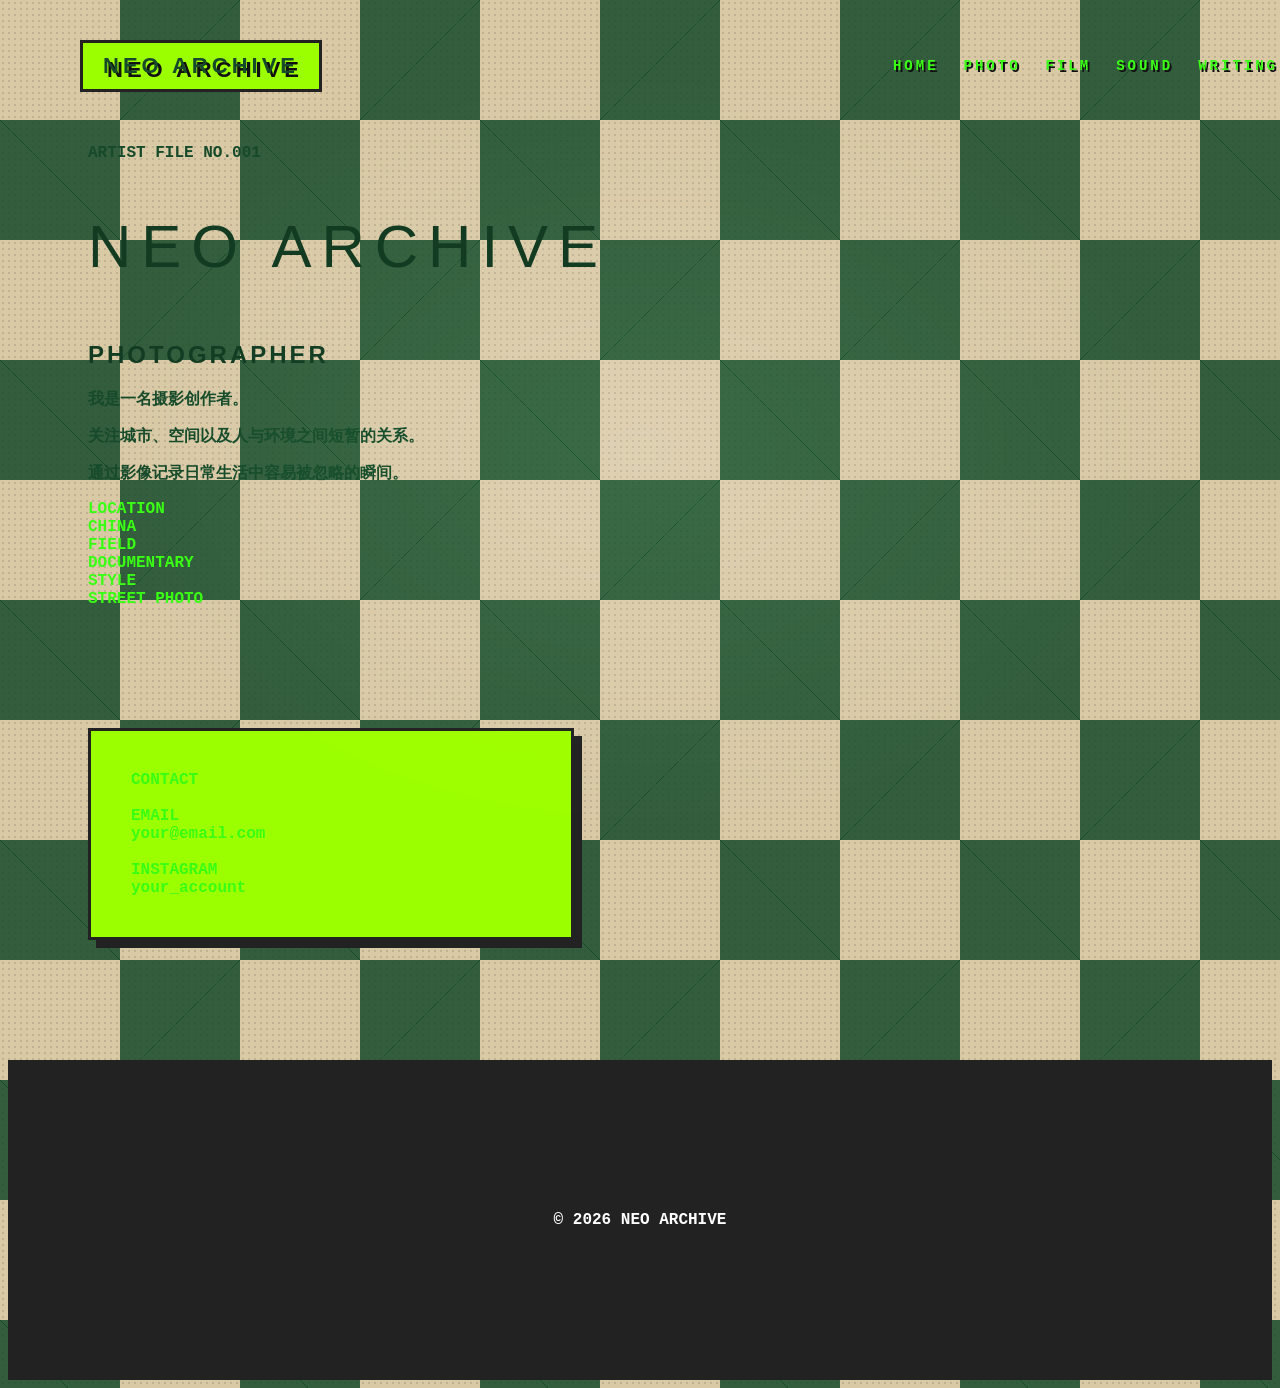
==== about.html @ 203f66b9 "Add files via upload" ====
<!DOCTYPE html>
<html>

<head>

<title>About — NEO ARCHIVE</title>

<link rel="stylesheet" href="style.css">

</head><meta name="description" content="NEO ARCHIVE is a photography portfolio focusing on urban observation, documentary photography and visual storytelling.">


<body>


<header class="site-header">

<div class="logo">
<a href="index.html">NEO ARCHIVE</a>
</div>


<nav>

<a href="index.html">HOME</a>

<a href="photo.html">PHOTO</a>

<a href="film.html">FILM</a>

<a href="sound.html">SOUND</a>

<a href="writing.html">WRITING</a>

<a href="about.html">ABOUT</a>

</nav>


</header>



<section class="about-page">


<div class="artist-file">


<p class="file-number">

ARTIST FILE NO.001

</p>



<h1>

NEO ARCHIVE

</h1>



<h2>

PHOTOGRAPHER

</h2>



<div class="bio">


<p>

我是一名摄影创作者。

</p>


<p>

关注城市、空间以及人与环境之间短暂的关系。

</p>


<p>

通过影像记录日常生活中容易被忽略的瞬间。

</p>


</div>




<div class="details">


<div>

LOCATION

<br>

CHINA

</div>



<div>

FIELD

<br>

DOCUMENTARY

</div>



<div>

STYLE

<br>

STREET PHOTO

</div>


</div>




<div class="contact">


CONTACT


<br><br>


EMAIL

<br>

your@email.com


<br><br>


INSTAGRAM

<br>

your_account


</div>



</div>


</section>



<footer>

© 2026 NEO ARCHIVE

</footer>


</body>


</html>
---- style.css ----
body {

font-family:
"Helvetica Neue",
"PingFang SC",
Arial,
sans-serif;

background:#e9e5dc；

color:#4a463f;

}

font-family:
"Helvetica Neue",
"PingFang SC",
Arial,
sans-serif;

background:#fafafa;

color:#111;

}*{

margin:0;

padding:0;

box-sizing:border-box;

}


body{body {

font-family:
"Helvetica Neue",
"PingFang SC",
Arial,
sans-serif;

background:#f7f7f5;

color:#111;

}

background:

linear-gradient(
45deg,
#111 25%,
transparent 25%
),

linear-gradient(
-45deg,
#111 25%,
transparent 25%
),

linear-gradient(
45deg,
transparent 75%,
#111 75%
),

linear-gradient(
-45deg,
transparent 75%,
#111 75%
);


background-size:80px 80px;

background-position:
0 0,
0 40px,
40px -40px,
-40px 0;


background-color:#f5f0df;


color:#222;


font-family:

"Courier New",
"Microsoft YaHei",
monospace;


}


/* 顶部导航 */

header{


position:fixed;

top:0;

left:0;

width:100%;


padding:30px 50px;


display:flex;

justify-content:space-between;


z-index:10;


}



.logo{


background:#9cff00;

padding:10px 20px;

border:3px solid #222;


font-weight:bold;

}


nav{


display:flex;

gap:25px;


}



nav a {

text-decoration:none;

color:#111;

font-size:14px;

letter-spacing:3px;

}


background:#ff9fc8;


padding:8px 15px;


border:2px solid #222;


color:#222;

text-decoration:none;


}



/* 首页 */

.hero{


height:100vh;


display:flex;

flex-direction:column;

justify-content:center;

align-items:center;


}



.logo-big{


font-size:90px;


font-weight:900;


line-height:0.8;


color:#8bd000;


text-shadow:

4px 4px #222;


text-align:center;


animation:float 3s infinite;


}



.hero p{


margin-top:40px;


background:#fff;

padding:15px 30px;


border:3px solid #222;


}





/* 通用区域 */


section{


padding:120px 8%;


}



h1{


font-size:50px;


margin-bottom:60px;


color:#ff4f9a;


}





/* 卡片 */


.card{


background:#fff8dc;


border:3px solid #222;


padding:40px;


box-shadow:

10px 10px 0 #222;


}




/* 图片 */


.gallery{


display:grid;

grid-template-columns:

repeat(3,1fr);


gap:40px;


}



.gallery img{


width:100%;


border:8px solid white;


box-shadow:

5px 5px 0 #222;


transition:0.8s;


}



.gallery img:hover{


transform:

rotate(-3deg)
scale(1.05);


}





#video img{


width:400px;


border:5px solid #222;


}





.music-box{


background:#9cff00;


padding:40px;


border:4px solid #222;


width:300px;


font-size:20px;


}




footer{


padding:60px;

text-align:center;


background:#222;

color:white;


}





@keyframes float{


0%,100%{

transform:translateY(0);

}


50%{

transform:translateY(-20px);

}


}




@media(max-width:768px){


.logo-big{

font-size:50px;

}


.gallery{

grid-template-columns:1fr;

}


nav{

display:none;

}


}/* ===== 新首页布局优化 ===== */


.home{

height:100vh;

display:flex;

flex-direction:column;

justify-content:center;

align-items:center;

text-align:center;

}





.logo-big{


font-size:120px;

font-weight:900;

line-height:0.85;


color:#8bd000;


text-shadow:

8px 8px 0 #222;


letter-spacing:-5px;


animation:float 3s infinite;


}





.subtitle{


margin-top:40px;


background:#fff8dc;


padding:20px 50px;


border:3px solid #222;


box-shadow:

8px 8px 0 #222;


font-size:20px;


line-height:2;


}





.menu{


margin-top:50px;


display:flex;


gap:25px;


flex-wrap:wrap;


justify-content:center;


}




.menu a{


text-decoration:none;


color:#222;


background:#ff9fc8;


padding:15px 30px;


border:

3px solid #222;


font-size:18px;


box-shadow:

5px 5px 0 #222;


transition:.3s;


}




.menu a:hover{


transform:

translateY(-8px);


background:#9cff00;


}





@keyframes float{


0%,100%{


transform:translateY(0);


}



50%{


transform:translateY(-15px);


}


}




footer{


height:200px;


display:flex;


justify-content:center;


align-items:center;


}
/* ABOUT PAGE */


.about{


min-height:100vh;

padding-top:180px;


}



.about-card{


max-width:700px;


background:#fff8dc;


border:3px solid #222;


padding:60px;


box-shadow:

12px 12px 0 #222;


font-size:20px;


line-height:2;


}



.about-card h2{


font-size:40px;


margin-bottom:20px;


}



.contact{


margin-top:80px;


background:#9cff00;


padding:40px;


border:3px solid #222;


max-width:400px;


box-shadow:

8px 8px 0 #222;


}


.contact h2{


margin-bottom:30px;


}/* PHOTO PAGE */


.photo-page{


padding-top:180px;


}



.photo-page h1{


font-size:60px;


}



.photo-page h2{


font-size:80px;


font-weight:900;


margin-top:50px;


}



.meta{


margin-top:30px;


font-size:20px;


}



.description{


max-width:700px;


margin:

100px auto;


font-size:22px;


line-height:2;


}




.photo-book{


display:flex;


flex-direction:column;


gap:120px;


}




.photo-book img{


width:85%;


margin:auto;


border:

10px solid #fff;


box-shadow:

10px 10px 0 #222;


transition:1s;


}



.photo-book img:hover{


transform:

scale(1.03);


}





.camera-info{


margin:

150px auto;


max-width:500px;


background:#9cff00;


padding:40px;


border:

3px solid #222;


box-shadow:

8px 8px 0 #222;


}.back-home {
    position: relative;
    z-index: 9999;
    display: inline-block;
    margin: 30px;
    color: #111;
    text-decoration: none;
}.hero {
    min-height: 90vh;
    display: flex;
    flex-direction: column;
    justify-content: center;
    padding: 80px;
}


.hero h1 {
    font-size: 80px;
    font-weight: 400;
    letter-spacing: 8px;
}


.hero p {
    margin-top: 20px;
    font-size: 18px;
    color: #666;
}


.hero a {
    margin-top: 50px;
    width: fit-content;
    text-decoration: none;
    color: #111;
    border-bottom: 1px solid #111;
    padding-bottom: 8px;
}.photo-page {
    padding: 120px 80px;
}


.photo-page h1 {
    font-size: 60px;
    font-weight: 300;
    letter-spacing: 10px;
}


.photo-page h2 {
    margin-top: 30px;
    font-size: 28px;
    font-weight: 400;
}


.meta {
    margin-top: 20px;
    color: #777;
    line-height: 2;
}


.description {
    max-width: 500px;
    margin: 80px 0;
    line-height: 2;
    font-size: 16px;
}.photo-book {

    display:flex;

    flex-direction:column;

    gap:120px;

}


.photo-book img {

    width:100%;

    max-width:1100px;

    margin:auto;

    display:block;

}.photo-book img {

    opacity:0;

    transform:translateY(40px);

    animation:fadeUp 1s ease forwards;

}


.photo-book img:nth-child(2){

animation-delay:.3s;

}


.photo-book img:nth-child(3){

animation-delay:.6s;

}



@keyframes fadeUp {


from {

opacity:0;

transform:translateY(40px);

}


to {

opacity:1;

transform:translateY(0);

}

}.lightbox {

position:fixed;

top:0;

left:0;

width:100%;

height:100%;

background:rgba(0,0,0,0.85);

display:none;

justify-content:center;

align-items:center;

z-index:9999;

}


.lightbox img {

max-width:90%;

max-height:90%;

}



.lightbox.active {

display:flex;

}


.gallery-img {

cursor:pointer;

}.about-page {

padding:120px 80px;

max-width:900px;

}


.about-page h1 {

font-size:60px;

font-weight:300;

letter-spacing:10px;

}



.about-content {

margin-top:80px;

}



.about-content h2 {

font-size:30px;

font-weight:400;

margin-bottom:50px;

}



.about-content p {

font-size:18px;

line-height:2;

margin-bottom:30px;

color:#333;

}



.contact {

margin-top:120px;

}



.contact h3 {

letter-spacing:5px;

font-weight:400;

}



.contact p {

line-height:2;

color:#555;

}.site-header {

display:flex;

justify-content:space-between;

align-items:center;

padding:40px 80px;

}



.logo a {

text-decoration:none;

color:#111;

font-size:22px;

letter-spacing:4px;

}

text-decoration:none;

color:#111;

font-size:22px;

letter-spacing:4px;

}



nav {

display:flex;

gap:40px;

}



nav a {

text-decoration:none;

color:#111;

font-size:14px;

letter-spacing:3px;

}

text-decoration:none;

color:#333;

font-size:14px;

letter-spacing:3px;

}



nav a:hover {

opacity:.5;

}/* Mobile Responsive */

@media (max-width: 768px) {


.site-header {

    padding:25px 20px;

    flex-direction:column;

    gap:25px;

}



.logo a {

    font-size:18px;

}



nav {

    gap:20px;

}



nav a {

    font-size:12px;

}



.hero {

    padding:40px 20px;

}



.hero h1 {

    font-size:45px;

    letter-spacing:5px;

}



.photo-page {

    padding:60px 20px;

}



.photo-page h1 {

    font-size:40px;

}



.photo-book {

    gap:60px;

}



.photo-book img {

    width:100%;

}



.about-page {

    padding:60px 20px;

}



.about-page h1 {

    font-size:40px;

}



.about-content h2 {

    font-size:24px;

}



.about-content p {

    font-size:16px;

}


.contact {

    margin-top:60px;

}


}img {

max-width:100%;

height:auto;

}/* Page Fade In */

body {

animation: pageFade 1s ease;

}


@keyframes pageFade {

from {

opacity:0;

}

to {

opacity:1;

}

}/* Title Animation */


.hero h1,
.photo-page h1,
.about-page h1 {

animation:titleMove 1s ease forwards;

}


@keyframes titleMove {


from {

opacity:0;

transform:translateY(30px);

}


to {

opacity:1;

transform:translateY(0);

}


}.site-header {

animation:navShow 1s ease;

}


@keyframes navShow {

from {

opacity:0;

transform:translateY(-20px);

}


to {

opacity:1;

transform:translateY(0);

}


}/* Photo Animation */

.photo-book img {

    opacity:0;

    transform:translateY(40px);

    animation:photoShow 1s ease forwards;

}


.photo-book img:nth-child(1){

    animation-delay:.2s;

}


.photo-book img:nth-child(2){

    animation-delay:.5s;

}


.photo-book img:nth-child(3){

    animation-delay:.8s;

}


@keyframes photoShow {

    from {

        opacity:0;

        transform:translateY(40px);

    }


    to {

        opacity:1;

        transform:translateY(0);

    }

}h1,
h2,
h3,
p {

color:#111;

}h1,
h2,
h3 {

color:#3f3a33;

}
/* ===== Neon Green Typography Style ===== */


body {

    color:#39ff14;

    font-family:
    "Comic Sans MS",
    "Arial Rounded MT Bold",
    "Courier New",
    sans-serif;

    font-weight:900;

}



/* 所有文字 */

p,
span,
div,
a,
li {

    color:#39ff14;

    font-weight:900;

}



/* 标题 */

h1,
h2,
h3 {

    color:#39ff14;

    font-family:
    "Comic Sans MS",
    "Arial Rounded MT Bold",
    sans-serif;

    font-weight:900;

    letter-spacing:3px;


    text-shadow:

    3px 3px 0 #111;

}



/* Logo */


.logo a {


    color:#39ff14;

    font-family:

    "Comic Sans MS",
    sans-serif;


    font-weight:900;


    text-shadow:

    4px 4px 0 #111;


}



/* 导航 */


nav a {


    color:#39ff14;


    font-weight:900;


    text-shadow:

    2px 2px 0 #111;


}



/* 首页大标题 */


.logo-big {


    color:#39ff14;


    font-family:

    "Arial Rounded MT Bold",
    "Comic Sans MS",
    sans-serif;


    font-weight:900;


    text-shadow:


    6px 6px 0 #111;



}NEO ARCHIVE

(荧光绿粗字体)

PHOTO

ABOUT

WORKS.neo-font {


font-family:

"Arial Black",
"Impact",
sans-serif;


font-weight:900;


color:#39ff14;


letter-spacing:8px;


-webkit-text-stroke:

2px #111;


text-shadow:

6px 6px 0 #111;


transform:

rotate(-2deg);


}.logo-big{


font-family:

"Arial Black",
sans-serif;


font-size:120px;


font-weight:900;


color:#39ff14;


-webkit-text-stroke:

3px #111;


text-shadow:

8px 8px 0 #111;


letter-spacing:-5px;


transform:

rotate(-3deg);


}.archive-code{


font-family:

"Courier New",
monospace;


font-size:14px;


letter-spacing:4px;


color:#39ff14;


margin-top:40px;


}/* ===== Dark Green Typography ===== */


body,
p,
span,
a,
li {

color:#164A2A;

font-weight:800;

}



h1,
h2,
h3 {

color:#123B22;

font-weight:900;

text-shadow:none;

}



.logo a {

color:#164A2A;

font-weight:900;

}body {


background-color:#D9C9A5;


/* 大型复古棋盘 */

background-image:


linear-gradient(
45deg,
rgba(22,74,42,.85) 25%,
transparent 25%
),


linear-gradient(
-45deg,
rgba(22,74,42,.85) 25%,
transparent 25%
),


linear-gradient(
45deg,
transparent 75%,
rgba(22,74,42,.85) 75%
),


linear-gradient(
-45deg,
transparent 75%,
rgba(22,74,42,.85) 75%
),


/* 织物颗粒 */

radial-gradient(
rgba(0,0,0,.12) 1px,
transparent 1px
);



background-size:


240px 240px,
240px 240px,
240px 240px,
240px 240px,
6px 6px;



background-position:


0 0,
0 120px,
120px -120px,
-120px 0,
0 0;



}body::before{


content:"";


position:fixed;


inset:0;


pointer-events:none;



background:

radial-gradient(
rgba(255,255,255,.15),
transparent 60%
);



mix-blend-mode:overlay;


}.logo-big,
.photo-page h1 {


background:#FDF5E6;


padding:20px 40px;


display:inline-block;


}.photo-book img {


width:80%;

margin:auto;


background:#FDF5E6;


padding:20px;


border:2px solid #164A2A;


box-shadow:

8px 12px 20px rgba(0,0,0,.25);


transition:.5s;


}.photo-book img:nth-child(odd){

transform:rotate(-3deg);

}



.photo-book img:nth-child(even){

transform:rotate(3deg);

}



.photo-book img:hover{


transform:

rotate(0deg)
scale(1.05);


}.photo-book{


position:relative;

}



.photo-book img{


position:relative;

}/* =====================
HOME COVER DESIGN
===================== */


.home {


min-height:100vh;


display:flex;


justify-content:center;


align-items:center;


}



.cover {


text-align:center;


position:relative;


}



.logo-big {


font-family:

"Playfair Display",
serif;


font-size:120px;


line-height:.85;


letter-spacing:5px;


color:#164A2A;


font-weight:900;



}



.archive-title {


margin-top:50px;


font-size:20px;


letter-spacing:8px;


color:#164A2A;


}



.enter {


display:inline-block;


margin-top:60px;


padding:18px 45px;


border:

3px solid #164A2A;


color:#164A2A;


text-decoration:none;


font-weight:900;


letter-spacing:4px;


background:#FDF5E6;


transition:.3s;


}



.enter:hover {


background:#164A2A;


color:#FDF5E6;


}



.info {


position:absolute;


right:-180px;


bottom:0;


font-family:

"Courier New",
monospace;


font-size:14px;


line-height:2;


color:#164A2A;


}/* ======================
ARCHIVE LABEL ELEMENTS
====================== */


.archive-label {


position:absolute;


background:#FDF5E6;


border:

2px solid #164A2A;


padding:15px 25px;


font-family:

"Courier New",
monospace;


font-size:14px;


font-weight:bold;


letter-spacing:3px;


color:#164A2A;


box-shadow:

5px 6px 0 rgba(0,0,0,.15);


}



/* 顶部标签 */


.top-label{


top:-100px;


right:-100px;


transform:rotate(8deg);


}



/* 左侧标签 */


.left-label{


left:-180px;


bottom:80px;


transform:rotate(-8deg);


}



/* 胶带 */


.tape{


position:absolute;


width:120px;


height:35px;


background:#E6B85C;


opacity:.8;


top:-40px;


left:40%;


transform:

rotate(-5deg);


}.archive-label:hover{


transform:

rotate(0deg)
scale(1.05);


transition:.3s;


}/* ===== Creator Identity ===== */


.creator-role {


margin-top:50px;


font-size:32px;


letter-spacing:12px;


font-weight:900;


color:#164A2A;


}



.creator-fields {


position:absolute;


right:-180px;


top:50%;


font-family:

"Courier New",
monospace;


font-size:16px;


line-height:2.2;


letter-spacing:5px;


color:#164A2A;


border-left:

2px solid #164A2A;


padding-left:30px;


}/* =================
FILM PAGE
================= */


.film-page{


padding:140px 80px;


}



.film-page h1{


font-size:80px;


color:#164A2A;


margin:40px 0;


}



.film-project{


max-width:900px;


}



.film-project h2{


font-size:45px;


margin-bottom:30px;


}



.video-box{


margin:60px 0;


background:#111;


padding:20px;


box-shadow:

10px 10px 0 rgba(22,74,42,.3);


}



.video-box video{.video-box img {


width:100%;


display:block;


cursor:pointer;


transition:.5s;


}



.video-box img:hover {


transform:scale(1.03);


}


width:100%;


display:block;


}



.film-info{


background:#FDF5E6;


border:

2px solid #164A2A;


padding:35px;


font-family:

"Courier New",
monospace;


line-height:2;


}.film-title{

margin-bottom:30px;

}


.film-title h2{

font-size:45px;

color:#164A2A;

}


.film-title p{


font-family:"Courier New",monospace;


letter-spacing:3px;


color:#164A2A;


}/* =======================
SOUND ARCHIVE
======================= */


.sound-page{


padding:140px 80px;


}



.sound-page h1{


font-size:80px;


color:#164A2A;


margin:40px 0;


}



.sound-intro{


max-width:600px;


font-size:18px;


line-height:2;


margin-bottom:80px;


}



.music-card{


background:#FDF5E6;


border:

2px solid #164A2A;


padding:40px;


margin-bottom:50px;


max-width:600px;


box-shadow:

8px 8px 0 rgba(22,74,42,.25);


}



.music-card h2{


font-size:30px;


margin-bottom:30px;


}



.music-card p{


font-family:

"Courier New",
monospace;


line-height:2;


}/* =====================
WRITING ARCHIVE
===================== */


.writing-page{


padding:140px 80px;


}



.writing-page h1{


font-size:80px;


color:#164A2A;


margin:40px 0;


}




.writing-intro{


max-width:600px;


font-size:20px;


line-height:2;


margin-bottom:80px;


}





.note-paper{


max-width:650px;


background:#FDF5E6;


padding:45px;


margin-bottom:50px;


border-left:

8px solid #164A2A;


box-shadow:

8px 10px 20px rgba(0,0,0,.15);


}



.note-paper h2{


font-size:30px;


margin-bottom:30px;


}



.note-paper p{


font-family:

"Courier New",
monospace;


line-height:2;


margin-bottom:20px;


}/* =====================
ARCHIVE MENU
===================== */


.archive-menu{


margin-top:70px;


display:flex;


flex-direction:column;


gap:20px;


}



.archive-menu a{


width:300px;


padding:18px 25px;


border:

2px solid #164A2A;


color:#164A2A;


text-decoration:none;


font-family:

"Courier New",
monospace;


font-size:18px;


letter-spacing:5px;


transition:.4s;


}



.archive-menu span{


margin-right:30px;


color:#C63C3C;


font-weight:bold;


}



.archive-menu a:hover{


background:#164A2A;


color:#FDF5E6;


transform:

translateX(15px);


}/* Loading */


.loader{


position:fixed;


top:0;


left:0;


width:100%;


height:100%;


background:#FDF5E6;


display:flex;


justify-content:center;


align-items:center;


font-size:40px;


letter-spacing:10px;


color:#164A2A;


z-index:99999;


animation:

loaderHide 2s forwards;


}



@keyframes loaderHide{


0%{

opacity:1;

}


80%{

opacity:1;

}


100%{

opacity:0;

visibility:hidden;

}


}
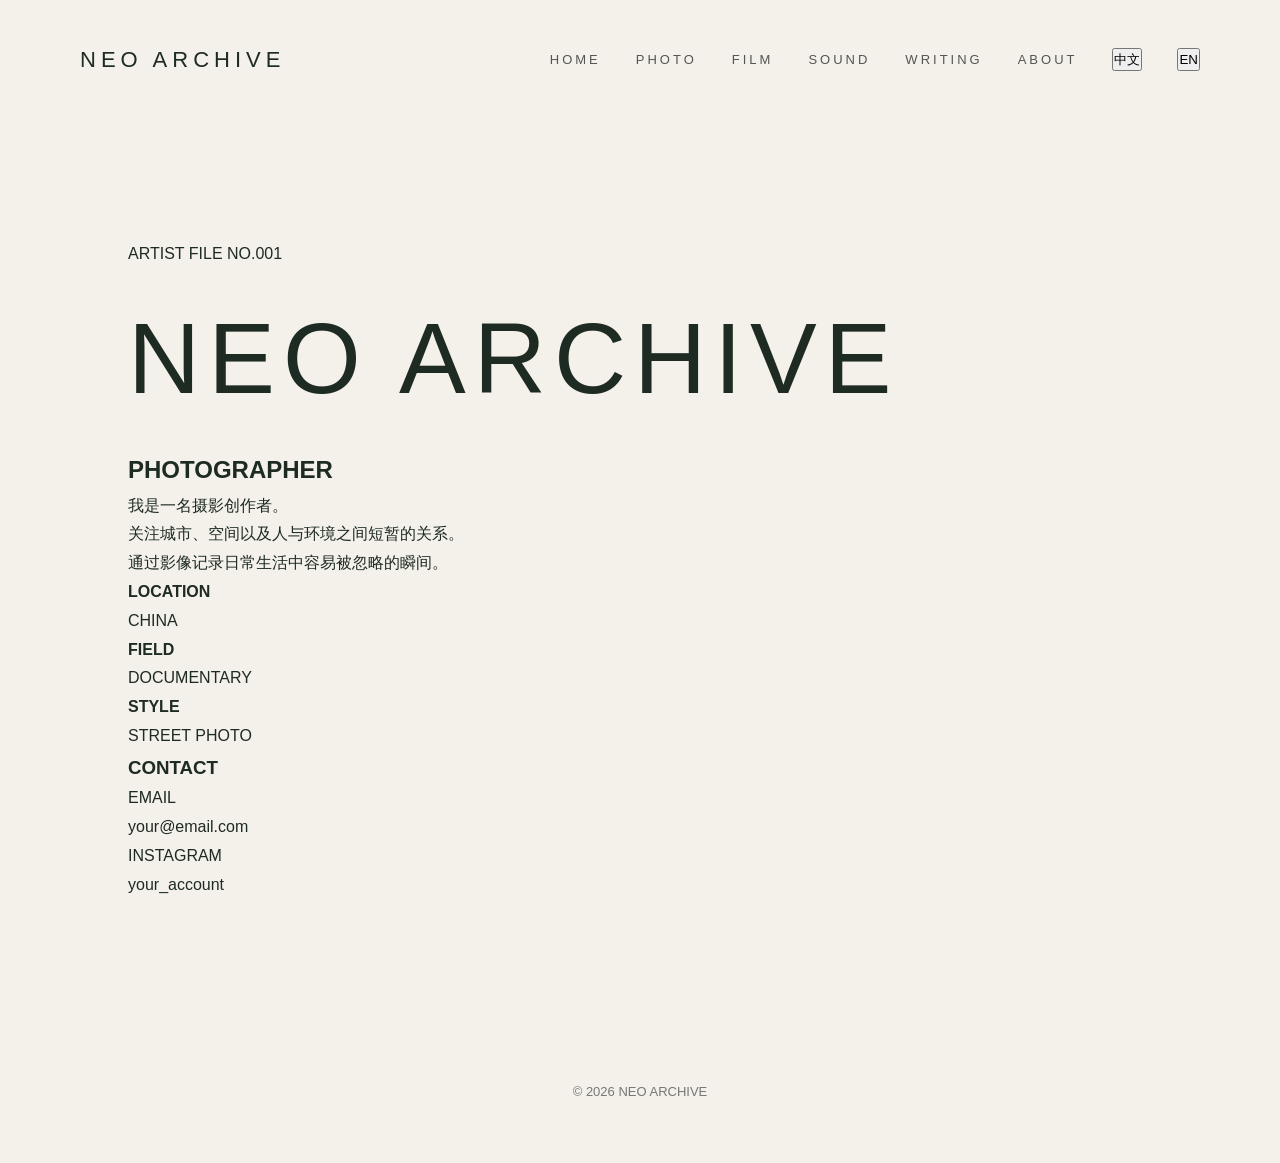
==== commit ba6b884b: "Add files via upload" ====
--- a/about.html
+++ b/about.html
@@ -1,38 +1,108 @@
 <!DOCTYPE html>
-<html>
+
+<html lang="zh-CN">
+
 
 <head>
 
-<title>About — NEO ARCHIVE</title>
+
+<meta charset="UTF-8">
+
+<meta name="viewport" content="width=device-width, initial-scale=1.0">
+
+
+<title>ABOUT - NEO ARCHIVE</title>
+
 
 <link rel="stylesheet" href="style.css">
 
-</head><meta name="description" content="NEO ARCHIVE is a photography portfolio focusing on urban observation, documentary photography and visual storytelling.">
+
+</head>
+
 
 
 <body>
 
 
+
 <header class="site-header">
 
+
 <div class="logo">
-<a href="index.html">NEO ARCHIVE</a>
+
+
+<a href="index.html">
+
+NEO ARCHIVE
+
+</a>
+
+
 </div>
 
 
+
+
 <nav>
 
-<a href="index.html">HOME</a>
-
-<a href="photo.html">PHOTO</a>
-
-<a href="film.html">FILM</a>
-
-<a href="sound.html">SOUND</a>
-
-<a href="writing.html">WRITING</a>
-
-<a href="about.html">ABOUT</a>
+
+<a href="index.html">
+
+HOME
+
+</a>
+
+
+<a href="photo.html">
+
+PHOTO
+
+</a>
+
+
+<a href="film.html">
+
+FILM
+
+</a>
+
+
+<a href="sound.html">
+
+SOUND
+
+</a>
+
+
+<a href="writing.html">
+
+WRITING
+
+</a>
+
+
+<a href="about.html">
+
+ABOUT
+
+</a>
+
+
+
+<button onclick="changeLanguage('zh')">
+
+中文
+
+</button>
+
+
+<button onclick="changeLanguage('en')">
+
+EN
+
+</button>
+
+
 
 </nav>
 
@@ -41,58 +111,130 @@
 
 
 
+
+
+
 <section class="about-page">
 
 
-<div class="artist-file">
-
-
-<p class="file-number">
+<p class="archive-code">
+
 
 ARTIST FILE NO.001
 
-</p>
+
+</p>
+
 
 
 
 <h1>
 
+
 NEO ARCHIVE
 
+
 </h1>
 
 
 
-<h2>
+
+
+<div class="about-content">
+
+
+
+<h2 data-lang="role">
+
 
 PHOTOGRAPHER
 
+
 </h2>
 
 
 
-<div class="bio">
-
-
-<p>
-
-我是一名摄影创作者。
-
-</p>
-
-
-<p>
-
-关注城市、空间以及人与环境之间短暂的关系。
-
-</p>
-
-
-<p>
+
+
+<p data-lang="bio">
+
+
+我是一名摄影创作者。<br>
+
+关注城市、空间以及人与环境之间短暂的关系。<br>
 
 通过影像记录日常生活中容易被忽略的瞬间。
 
-</p>
+
+</p>
+
+
+
+
+
+<div class="creator-info">
+
+
+
+<p>
+
+<strong>
+
+LOCATION
+
+</strong>
+
+
+<br>
+
+
+CHINA
+
+
+</p>
+
+
+
+
+
+<p>
+
+<strong>
+
+FIELD
+
+</strong>
+
+
+<br>
+
+
+DOCUMENTARY
+
+
+</p>
+
+
+
+
+
+<p>
+
+<strong>
+
+STYLE
+
+</strong>
+
+
+<br>
+
+
+STREET PHOTO
+
+
+</p>
+
 
 
 </div>
@@ -100,93 +242,90 @@
 
 
 
-<div class="details">
-
-
-<div>
-
-LOCATION
-
-<br>
-
-CHINA
+
+
+
+<div class="contact">
+
+
+
+<h3>
+
+
+CONTACT
+
+
+</h3>
+
+
+
+
+<p>
+
+
+EMAIL
+
+<br>
+
+
+<a href="mailto:your@email.com">
+
+
+your@email.com
+
+
+</a>
+
+
+</p>
+
+
+
+
+
+<p>
+
+
+INSTAGRAM
+
+<br>
+
+
+your_account
+
+
+</p>
+
+
 
 </div>
 
 
 
-<div>
-
-FIELD
-
-<br>
-
-DOCUMENTARY
-
 </div>
 
 
-
-<div>
-
-STYLE
-
-<br>
-
-STREET PHOTO
-
-</div>
-
-
-</div>
-
-
-
-
-<div class="contact">
-
-
-CONTACT
-
-
-<br><br>
-
-
-EMAIL
-
-<br>
-
-your@email.com
-
-
-<br><br>
-
-
-INSTAGRAM
-
-<br>
-
-your_account
-
-
-</div>
-
-
-
-</div>
-
-
 </section>
 
 
 
+
+
 <footer>
 
+
 © 2026 NEO ARCHIVE
 
+
 </footer>
 
 
+
+
+
+<script src="language.js"></script>
+
+
 </body>
 
 
--- a/style.css
+++ b/style.css
@@ -1,2902 +1,771 @@
-body {
-
-font-family:
-"Helvetica Neue",
-"PingFang SC",
-Arial,
-sans-serif;
-
-background:#e9e5dc；
-
-color:#4a463f;
-
-}
-
-font-family:
-"Helvetica Neue",
-"PingFang SC",
-Arial,
-sans-serif;
-
-background:#fafafa;
-
-color:#111;
-
-}*{
-
-margin:0;
-
-padding:0;
-
-box-sizing:border-box;
-
-}
-
-
-body{body {
-
-font-family:
-"Helvetica Neue",
-"PingFang SC",
-Arial,
-sans-serif;
-
-background:#f7f7f5;
-
-color:#111;
-
-}
-
-background:
-
-linear-gradient(
-45deg,
-#111 25%,
-transparent 25%
-),
-
-linear-gradient(
--45deg,
-#111 25%,
-transparent 25%
-),
-
-linear-gradient(
-45deg,
-transparent 75%,
-#111 75%
-),
-
-linear-gradient(
--45deg,
-transparent 75%,
-#111 75%
-);
-
-
-background-size:80px 80px;
-
-background-position:
-0 0,
-0 40px,
-40px -40px,
--40px 0;
-
-
-background-color:#f5f0df;
-
-
-color:#222;
-
-
-font-family:
-
-"Courier New",
-"Microsoft YaHei",
-monospace;
-
-
-}
-
-
-/* 顶部导航 */
-
-header{
-
-
-position:fixed;
-
-top:0;
-
-left:0;
-
-width:100%;
-
-
-padding:30px 50px;
-
-
-display:flex;
-
-justify-content:space-between;
-
-
-z-index:10;
-
-
-}
-
-
-
-.logo{
-
-
-background:#9cff00;
-
-padding:10px 20px;
-
-border:3px solid #222;
-
-
-font-weight:bold;
-
-}
+/* =========================
+   NEO ARCHIVE
+   Minimal Photo Portfolio
+========================= */
+
+
+/* 基础 */
+
+*{
+    margin:0;
+    padding:0;
+    box-sizing:border-box;
+}
+
+
+body{
+
+    background:#F4F1EA;
+
+    color:#1E2B22;
+
+    font-family:
+    "Helvetica Neue",
+    "PingFang SC",
+    "Microsoft YaHei",
+    Arial,
+    sans-serif;
+
+    line-height:1.8;
+
+}
+
+
+
+/* 图片 */
+
+img{
+
+    max-width:100%;
+    height:auto;
+    display:block;
+
+}
+
+
+
+/* 链接 */
+
+a{
+
+    color:inherit;
+    text-decoration:none;
+
+}
+
+
+
+/* =========================
+ HEADER
+========================= */
+
+
+.site-header{
+
+    position:relative;
+
+    display:flex;
+
+    justify-content:space-between;
+
+    align-items:center;
+
+    padding:
+
+    40px 80px;
+
+
+    z-index:10;
+
+}
+
+
+
+.logo a{
+
+    font-size:22px;
+
+    letter-spacing:5px;
+
+    font-weight:500;
+
+}
+
 
 
 nav{
 
-
-display:flex;
-
-gap:25px;
-
-
-}
-
-
-
-nav a {
-
-text-decoration:none;
-
-color:#111;
-
-font-size:14px;
-
-letter-spacing:3px;
-
-}
-
-
-background:#ff9fc8;
-
-
-padding:8px 15px;
-
-
-border:2px solid #222;
-
-
-color:#222;
-
-text-decoration:none;
-
-
-}
-
-
-
-/* 首页 */
-
-.hero{
-
-
-height:100vh;
-
-
-display:flex;
-
-flex-direction:column;
-
-justify-content:center;
-
-align-items:center;
-
-
-}
-
+    display:flex;
+
+    gap:35px;
+
+}
+
+
+
+nav a{
+
+    font-size:13px;
+
+    letter-spacing:3px;
+
+    color:#555;
+
+    transition:.3s;
+
+}
+
+
+
+nav a:hover{
+
+    color:#1E2B22;
+
+}
+
+
+
+/* 语言按钮 */
+
+
+.language{
+
+    display:flex;
+
+    gap:10px;
+
+}
+
+
+
+.language button{
+
+    border:none;
+
+    background:none;
+
+    cursor:pointer;
+
+    font-size:13px;
+
+    letter-spacing:2px;
+
+    color:#555;
+
+}
+
+
+.language button:hover{
+
+    color:#1E2B22;
+
+}
+
+
+
+/* =========================
+ HOME
+========================= */
+
+
+.home{
+
+    min-height:90vh;
+
+    display:flex;
+
+    justify-content:center;
+
+    align-items:center;
+
+}
+
+
+
+.cover{
+
+    position:relative;
+
+    text-align:center;
+
+}
+
+
+
+
+
+
+
+/* 主标题 */
 
 
 .logo-big{
 
-
-font-size:90px;
-
-
-font-weight:900;
-
-
-line-height:0.8;
-
-
-color:#8bd000;
-
-
-text-shadow:
-
-4px 4px #222;
-
-
-text-align:center;
-
-
-animation:float 3s infinite;
-
-
-}
-
-
-
-.hero p{
-
-
-margin-top:40px;
-
-
-background:#fff;
-
-padding:15px 30px;
-
-
-border:3px solid #222;
-
-
-}
-
-
-
-
-
-/* 通用区域 */
-
-
-section{
-
-
-padding:120px 8%;
-
-
-}
-
-
-
-h1{
-
-
-font-size:50px;
-
-
-margin-bottom:60px;
-
-
-color:#ff4f9a;
-
-
-}
-
-
-
-
-
-/* 卡片 */
-
-
-.card{
-
-
-background:#fff8dc;
-
-
-border:3px solid #222;
-
-
-padding:40px;
-
-
-box-shadow:
-
-10px 10px 0 #222;
-
-
-}
-
-
-
-
-/* 图片 */
-
-
-.gallery{
-
-
-display:grid;
-
-grid-template-columns:
-
-repeat(3,1fr);
-
-
-gap:40px;
-
-
-}
-
-
-
-.gallery img{
-
-
-width:100%;
-
-
-border:8px solid white;
-
-
-box-shadow:
-
-5px 5px 0 #222;
-
-
-transition:0.8s;
-
-
-}
-
-
-
-.gallery img:hover{
-
-
-transform:
-
-rotate(-3deg)
-scale(1.05);
-
-
-}
-
-
-
-
-
-#video img{
-
-
-width:400px;
-
-
-border:5px solid #222;
-
-
-}
-
-
-
-
-
-.music-box{
-
-
-background:#9cff00;
-
-
-padding:40px;
-
-
-border:4px solid #222;
-
-
-width:300px;
-
-
-font-size:20px;
-
-
-}
-
-
+    font-size:
+    clamp(90px,14vw,180px);
+
+    line-height:0.82;
+
+    letter-spacing:-8px;
+
+    font-weight:600;
+
+    color:#1E2B22;
+
+    animation:titleShow 1.2s ease;
+
+}
+
+
+
+.creator-role{
+
+    margin-top:60px;
+
+    font-size:14px;
+
+    letter-spacing:8px;
+
+    color:#666;
+
+    text-transform:uppercase;
+
+}
+
+
+
+/* 搜索 */
+
+
+.search-box{
+
+    margin-top:70px;
+
+    display:flex;
+
+    justify-content:center;
+
+    gap:15px;
+
+}
+
+
+
+.search-box input{
+
+
+    width:280px;
+
+
+    padding:14px;
+
+
+    background:white;
+
+
+    border:
+
+    1px solid #aaa;
+
+
+    font-size:14px;
+
+
+}
+
+
+
+.search-box button{
+
+
+    padding:14px 25px;
+
+
+    border:none;
+
+
+    background:#1E2B22;
+
+
+    color:white;
+
+
+    cursor:pointer;
+
+}
+
+
+
+/* 进入按钮 */
+
+
+.enter{
+
+    display:inline-block;
+
+    margin-top:45px;
+
+    padding:18px 60px;
+
+    border:1px solid #1E2B22;
+
+    letter-spacing:5px;
+
+    font-size:12px;
+
+    transition:.5s;
+
+}
+
+
+.enter:hover{
+
+    background:#1E2B22;
+
+    color:#F4F1EA;
+
+}
+
+
+
+.enter:hover{
+
+
+    background:#1E2B22;
+
+    color:white;
+
+}
+
+
+
+.info{
+
+    margin-top:80px;
+
+    font-size:12px;
+
+    letter-spacing:4px;
+
+    color:#777;
+
+}
+
+
+
+
+
+/* =========================
+ INDEX
+========================= */
+
+
+.archive-index{
+
+
+    padding:
+
+    120px 10%;
+
+
+}
+
+
+
+.archive-index h2{
+
+
+    font-size:50px;
+
+    font-weight:300;
+
+    letter-spacing:10px;
+
+
+}
+
+
+
+
+.archive-menu{
+
+
+    margin-top:60px;
+
+
+    display:flex;
+
+    flex-direction:column;
+
+    gap:25px;
+
+
+}
+
+
+
+.archive-menu a{
+
+
+    width:320px;
+
+
+    padding:20px;
+
+
+    border-bottom:
+
+    1px solid #aaa;
+
+
+    font-size:20px;
+
+
+    letter-spacing:4px;
+
+
+    transition:.4s;
+
+
+}
+
+
+
+.archive-menu a:hover{
+
+
+    transform:translateX(20px);
+
+
+}
+
+
+
+
+
+/* =========================
+ PHOTO PAGE
+========================= */
+
+
+.photo-page,
+.film-page,
+.sound-page,
+.writing-page,
+.about-page{
+
+
+    padding:
+
+    120px 10%;
+
+
+}
+
+
+
+.photo-page h1,
+.film-page h1,
+.sound-page h1,
+.writing-page h1,
+.about-page h1{
+
+
+    font-size:
+
+    clamp(50px,8vw,100px);
+
+
+    font-weight:300;
+
+
+    letter-spacing:8px;
+
+
+}
+
+
+
+
+.description,
+.sound-intro,
+.writing-intro{
+
+
+    max-width:650px;
+
+
+    margin:80px 0;
+
+
+    font-size:18px;
+
+
+}
+
+
+
+/* 摄影图片 */
+
+
+.photo-book{
+
+
+    display:flex;
+
+    flex-direction:column;
+
+
+    gap:120px;
+
+
+}
+
+
+
+.photo-book img{
+
+
+    width:85%;
+
+
+    margin:auto;
+
+
+    transition:.8s;
+
+
+}
+
+
+
+.photo-book img:hover{
+
+
+    transform:scale(1.03);
+
+
+}
+
+
+
+
+
+/* =========================
+ CARD
+========================= */
+
+
+.music-card,
+.note-paper,
+.film-info,
+.camera-info{
+
+
+    max-width:650px;
+
+
+    background:white;
+
+
+    padding:50px;
+
+
+    margin-bottom:50px;
+
+
+    border:
+
+    1px solid #ddd;
+
+
+}
+
+
+
+
+/* =========================
+ FOOTER
+========================= */
 
 
 footer{
 
 
-padding:60px;
-
-text-align:center;
-
-
-background:#222;
-
-color:white;
-
-
-}
-
-
-
-
-
-@keyframes float{
-
-
-0%,100%{
+    padding:60px;
+
+
+    text-align:center;
+
+
+    color:#777;
+
+
+    font-size:13px;
+
+
+}
+
+
+
+
+
+/* 动画 */
+
+
+@keyframes titleShow{
+
+
+from{
+
+opacity:0;
+
+transform:translateY(40px);
+
+}
+
+
+to{
+
+opacity:1;
 
 transform:translateY(0);
 
 }
 
 
-50%{
-
-transform:translateY(-20px);
-
-}
-
-
-}
-
-
+}
+
+
+
+
+
+/* =========================
+ MOBILE
+========================= */
 
 
 @media(max-width:768px){
 
 
+.site-header{
+
+
+    padding:25px;
+
+
+    flex-direction:column;
+
+    gap:25px;
+
+
+}
+
+
+
+nav{
+
+
+    gap:15px;
+
+    flex-wrap:wrap;
+
+    justify-content:center;
+
+
+}
+
+
+
 .logo-big{
 
-font-size:50px;
-
-}
-
-
-.gallery{
-
-grid-template-columns:1fr;
-
-}
-
-
-nav{
-
-display:none;
-
-}
-
-
-}/* ===== 新首页布局优化 ===== */
-
-
-.home{
-
-height:100vh;
-
-display:flex;
-
-flex-direction:column;
-
-justify-content:center;
-
-align-items:center;
-
-text-align:center;
-
-}
-
-
-
-
-
-.logo-big{
-
-
-font-size:120px;
-
-font-weight:900;
-
-line-height:0.85;
-
-
-color:#8bd000;
-
-
-text-shadow:
-
-8px 8px 0 #222;
-
-
-letter-spacing:-5px;
-
-
-animation:float 3s infinite;
-
-
-}
-
-
-
-
-
-.subtitle{
-
-
-margin-top:40px;
-
-
-background:#fff8dc;
-
-
-padding:20px 50px;
-
-
-border:3px solid #222;
-
-
-box-shadow:
-
-8px 8px 0 #222;
-
-
-font-size:20px;
-
-
-line-height:2;
-
-
-}
-
-
-
-
-
-.menu{
-
-
-margin-top:50px;
-
-
-display:flex;
-
-
-gap:25px;
-
-
-flex-wrap:wrap;
-
-
-justify-content:center;
-
-
-}
-
-
-
-
-.menu a{
-
-
-text-decoration:none;
-
-
-color:#222;
-
-
-background:#ff9fc8;
-
-
-padding:15px 30px;
-
-
-border:
-
-3px solid #222;
-
-
-font-size:18px;
-
-
-box-shadow:
-
-5px 5px 0 #222;
-
-
-transition:.3s;
-
-
-}
-
-
-
-
-.menu a:hover{
-
-
-transform:
-
-translateY(-8px);
-
-
-background:#9cff00;
-
-
-}
-
-
-
-
-
-@keyframes float{
-
-
-0%,100%{
-
+
+    font-size:70px;
+
+
+}
+
+
+
+.archive-label{
+
+
+    display:none;
+
+
+}
+
+
+
+.creator-role{
+
+
+    font-size:14px;
+
+
+}
+
+
+
+.photo-page,
+.film-page,
+.sound-page,
+.writing-page,
+.about-page{
+
+
+    padding:
+
+    80px 25px;
+
+
+}
+
+
+
+.photo-book img{
+
+
+    width:100%;
+
+
+}
+
+
+.archive-menu a{
+
+
+    width:100%;
+
+
+}
+
+
+
+}.cover{
+
+    animation:fadeIn 1.5s ease;
+
+}
+
+
+@keyframes fadeIn{
+
+from{
+
+opacity:0;
+
+transform:translateY(30px);
+
+}
+
+
+to{
+
+opacity:1;
 
 transform:translateY(0);
 
-
-}
-
-
-
-50%{
-
-
-transform:translateY(-15px);
-
-
-}
-
-
-}
-
-
-
-
-footer{
-
-
-height:200px;
-
-
-display:flex;
-
-
-justify-content:center;
-
-
-align-items:center;
-
-
-}
-/* ABOUT PAGE */
-
-
-.about{
-
-
-min-height:100vh;
-
-padding-top:180px;
-
-
-}
-
-
-
-.about-card{
-
-
-max-width:700px;
-
-
-background:#fff8dc;
-
-
-border:3px solid #222;
-
-
-padding:60px;
-
-
-box-shadow:
-
-12px 12px 0 #222;
-
-
-font-size:20px;
-
-
-line-height:2;
-
-
-}
-
-
-
-.about-card h2{
-
-
-font-size:40px;
-
-
-margin-bottom:20px;
-
-
-}
-
-
-
-.contact{
-
-
-margin-top:80px;
-
-
-background:#9cff00;
-
-
-padding:40px;
-
-
-border:3px solid #222;
-
-
-max-width:400px;
-
-
-box-shadow:
-
-8px 8px 0 #222;
-
-
-}
-
-
-.contact h2{
-
-
-margin-bottom:30px;
-
-
-}/* PHOTO PAGE */
-
-
-.photo-page{
-
-
-padding-top:180px;
-
-
-}
-
-
-
-.photo-page h1{
-
-
-font-size:60px;
-
-
-}
-
-
-
-.photo-page h2{
-
-
-font-size:80px;
-
-
-font-weight:900;
-
-
-margin-top:50px;
-
-
-}
-
-
-
-.meta{
-
-
-margin-top:30px;
-
-
-font-size:20px;
-
-
-}
-
-
-
-.description{
-
-
-max-width:700px;
-
-
-margin:
-
-100px auto;
-
-
-font-size:22px;
-
-
-line-height:2;
-
-
-}
-
-
-
-
-.photo-book{
-
-
-display:flex;
-
-
-flex-direction:column;
-
-
-gap:120px;
-
-
-}
-
-
-
-
-.photo-book img{
-
-
-width:85%;
-
-
-margin:auto;
-
-
-border:
-
-10px solid #fff;
-
-
-box-shadow:
-
-10px 10px 0 #222;
-
-
-transition:1s;
-
-
-}
-
-
-
-.photo-book img:hover{
-
-
-transform:
-
-scale(1.03);
-
-
-}
-
-
-
-
-
-.camera-info{
-
-
-margin:
-
-150px auto;
-
-
-max-width:500px;
-
-
-background:#9cff00;
-
-
-padding:40px;
-
-
-border:
-
-3px solid #222;
-
-
-box-shadow:
-
-8px 8px 0 #222;
-
-
-}.back-home {
-    position: relative;
-    z-index: 9999;
-    display: inline-block;
-    margin: 30px;
-    color: #111;
-    text-decoration: none;
-}.hero {
-    min-height: 90vh;
-    display: flex;
-    flex-direction: column;
-    justify-content: center;
-    padding: 80px;
-}
-
-
-.hero h1 {
-    font-size: 80px;
-    font-weight: 400;
-    letter-spacing: 8px;
-}
-
-
-.hero p {
-    margin-top: 20px;
-    font-size: 18px;
-    color: #666;
-}
-
-
-.hero a {
-    margin-top: 50px;
-    width: fit-content;
-    text-decoration: none;
-    color: #111;
-    border-bottom: 1px solid #111;
-    padding-bottom: 8px;
-}.photo-page {
-    padding: 120px 80px;
-}
-
-
-.photo-page h1 {
-    font-size: 60px;
-    font-weight: 300;
-    letter-spacing: 10px;
-}
-
-
-.photo-page h2 {
-    margin-top: 30px;
-    font-size: 28px;
-    font-weight: 400;
-}
-
-
-.meta {
-    margin-top: 20px;
-    color: #777;
-    line-height: 2;
-}
-
-
-.description {
-    max-width: 500px;
-    margin: 80px 0;
-    line-height: 2;
-    font-size: 16px;
-}.photo-book {
-
-    display:flex;
-
-    flex-direction:column;
-
-    gap:120px;
-
-}
-
-
-.photo-book img {
-
-    width:100%;
-
-    max-width:1100px;
-
-    margin:auto;
-
-    display:block;
-
-}.photo-book img {
-
-    opacity:0;
-
-    transform:translateY(40px);
-
-    animation:fadeUp 1s ease forwards;
-
-}
-
-
-.photo-book img:nth-child(2){
-
-animation-delay:.3s;
-
-}
-
-
-.photo-book img:nth-child(3){
-
-animation-delay:.6s;
-
-}
-
-
-
-@keyframes fadeUp {
-
-
-from {
-
-opacity:0;
-
-transform:translateY(40px);
-
-}
-
-
-to {
-
-opacity:1;
-
-transform:translateY(0);
-
-}
-
-}.lightbox {
-
-position:fixed;
-
-top:0;
-
-left:0;
-
-width:100%;
-
-height:100%;
-
-background:rgba(0,0,0,0.85);
-
-display:none;
-
-justify-content:center;
-
-align-items:center;
-
-z-index:9999;
-
-}
-
-
-.lightbox img {
-
-max-width:90%;
-
-max-height:90%;
-
-}
-
-
-
-.lightbox.active {
-
-display:flex;
-
-}
-
-
-.gallery-img {
-
-cursor:pointer;
-
-}.about-page {
-
-padding:120px 80px;
-
-max-width:900px;
-
-}
-
-
-.about-page h1 {
-
-font-size:60px;
-
-font-weight:300;
-
-letter-spacing:10px;
-
-}
-
-
-
-.about-content {
-
-margin-top:80px;
-
-}
-
-
-
-.about-content h2 {
-
-font-size:30px;
-
-font-weight:400;
-
-margin-bottom:50px;
-
-}
-
-
-
-.about-content p {
-
-font-size:18px;
-
-line-height:2;
-
-margin-bottom:30px;
-
-color:#333;
-
-}
-
-
-
-.contact {
-
-margin-top:120px;
-
-}
-
-
-
-.contact h3 {
-
-letter-spacing:5px;
-
-font-weight:400;
-
-}
-
-
-
-.contact p {
-
-line-height:2;
-
-color:#555;
-
-}.site-header {
-
-display:flex;
-
-justify-content:space-between;
-
-align-items:center;
-
-padding:40px 80px;
-
-}
-
-
-
-.logo a {
-
-text-decoration:none;
-
-color:#111;
-
-font-size:22px;
-
-letter-spacing:4px;
-
-}
-
-text-decoration:none;
-
-color:#111;
-
-font-size:22px;
-
-letter-spacing:4px;
-
-}
-
-
-
-nav {
-
-display:flex;
-
-gap:40px;
-
-}
-
-
-
-nav a {
-
-text-decoration:none;
-
-color:#111;
-
-font-size:14px;
-
-letter-spacing:3px;
-
-}
-
-text-decoration:none;
-
-color:#333;
-
-font-size:14px;
-
-letter-spacing:3px;
-
-}
-
-
-
-nav a:hover {
-
-opacity:.5;
-
-}/* Mobile Responsive */
-
-@media (max-width: 768px) {
-
-
-.site-header {
-
-    padding:25px 20px;
-
-    flex-direction:column;
-
-    gap:25px;
-
-}
-
-
-
-.logo a {
-
-    font-size:18px;
-
-}
-
-
-
-nav {
-
-    gap:20px;
-
-}
-
-
-
-nav a {
-
-    font-size:12px;
-
-}
-
-
-
-.hero {
-
-    padding:40px 20px;
-
-}
-
-
-
-.hero h1 {
-
-    font-size:45px;
-
-    letter-spacing:5px;
-
-}
-
-
-
-.photo-page {
-
-    padding:60px 20px;
-
-}
-
-
-
-.photo-page h1 {
-
-    font-size:40px;
-
-}
-
-
-
-.photo-book {
-
-    gap:60px;
-
-}
-
-
-
-.photo-book img {
-
-    width:100%;
-
-}
-
-
-
-.about-page {
-
-    padding:60px 20px;
-
-}
-
-
-
-.about-page h1 {
-
-    font-size:40px;
-
-}
-
-
-
-.about-content h2 {
-
-    font-size:24px;
-
-}
-
-
-
-.about-content p {
-
-    font-size:16px;
-
-}
-
-
-.contact {
-
-    margin-top:60px;
-
-}
-
-
-}img {
-
-max-width:100%;
-
-height:auto;
-
-}/* Page Fade In */
-
-body {
-
-animation: pageFade 1s ease;
-
-}
-
-
-@keyframes pageFade {
-
-from {
-
-opacity:0;
-
-}
-
-to {
-
-opacity:1;
-
-}
-
-}/* Title Animation */
-
-
-.hero h1,
-.photo-page h1,
-.about-page h1 {
-
-animation:titleMove 1s ease forwards;
-
-}
-
-
-@keyframes titleMove {
-
-
-from {
-
-opacity:0;
-
-transform:translateY(30px);
-
-}
-
-
-to {
-
-opacity:1;
-
-transform:translateY(0);
-
-}
-
-
-}.site-header {
-
-animation:navShow 1s ease;
-
-}
-
-
-@keyframes navShow {
-
-from {
-
-opacity:0;
-
-transform:translateY(-20px);
-
-}
-
-
-to {
-
-opacity:1;
-
-transform:translateY(0);
-
-}
-
-
-}/* Photo Animation */
-
-.photo-book img {
-
-    opacity:0;
-
-    transform:translateY(40px);
-
-    animation:photoShow 1s ease forwards;
-
-}
-
-
-.photo-book img:nth-child(1){
-
-    animation-delay:.2s;
-
-}
-
-
-.photo-book img:nth-child(2){
-
-    animation-delay:.5s;
-
-}
-
-
-.photo-book img:nth-child(3){
-
-    animation-delay:.8s;
-
-}
-
-
-@keyframes photoShow {
-
-    from {
-
-        opacity:0;
-
-        transform:translateY(40px);
-
-    }
-
-
-    to {
-
-        opacity:1;
-
-        transform:translateY(0);
-
-    }
-
-}h1,
-h2,
-h3,
-p {
-
-color:#111;
-
-}h1,
-h2,
-h3 {
-
-color:#3f3a33;
-
-}
-/* ===== Neon Green Typography Style ===== */
-
-
-body {
-
-    color:#39ff14;
-
-    font-family:
-    "Comic Sans MS",
-    "Arial Rounded MT Bold",
-    "Courier New",
-    sans-serif;
-
-    font-weight:900;
-
-}
-
-
-
-/* 所有文字 */
-
-p,
-span,
-div,
-a,
-li {
-
-    color:#39ff14;
-
-    font-weight:900;
-
-}
-
-
-
-/* 标题 */
-
-h1,
-h2,
-h3 {
-
-    color:#39ff14;
-
-    font-family:
-    "Comic Sans MS",
-    "Arial Rounded MT Bold",
-    sans-serif;
-
-    font-weight:900;
-
-    letter-spacing:3px;
-
-
-    text-shadow:
-
-    3px 3px 0 #111;
-
-}
-
-
-
-/* Logo */
-
-
-.logo a {
-
-
-    color:#39ff14;
-
-    font-family:
-
-    "Comic Sans MS",
-    sans-serif;
-
-
-    font-weight:900;
-
-
-    text-shadow:
-
-    4px 4px 0 #111;
-
-
-}
-
-
-
-/* 导航 */
-
-
-nav a {
-
-
-    color:#39ff14;
-
-
-    font-weight:900;
-
-
-    text-shadow:
-
-    2px 2px 0 #111;
-
-
-}
-
-
-
-/* 首页大标题 */
-
-
-.logo-big {
-
-
-    color:#39ff14;
-
-
-    font-family:
-
-    "Arial Rounded MT Bold",
-    "Comic Sans MS",
-    sans-serif;
-
-
-    font-weight:900;
-
-
-    text-shadow:
-
-
-    6px 6px 0 #111;
-
-
-
-}NEO ARCHIVE
-
-(荧光绿粗字体)
-
-PHOTO
-
-ABOUT
-
-WORKS.neo-font {
-
-
-font-family:
-
-"Arial Black",
-"Impact",
-sans-serif;
-
-
-font-weight:900;
-
-
-color:#39ff14;
-
-
-letter-spacing:8px;
-
-
--webkit-text-stroke:
-
-2px #111;
-
-
-text-shadow:
-
-6px 6px 0 #111;
-
-
-transform:
-
-rotate(-2deg);
-
-
-}.logo-big{
-
-
-font-family:
-
-"Arial Black",
-sans-serif;
-
-
-font-size:120px;
-
-
-font-weight:900;
-
-
-color:#39ff14;
-
-
--webkit-text-stroke:
-
-3px #111;
-
-
-text-shadow:
-
-8px 8px 0 #111;
-
-
-letter-spacing:-5px;
-
-
-transform:
-
-rotate(-3deg);
-
-
-}.archive-code{
-
-
-font-family:
-
-"Courier New",
-monospace;
-
-
-font-size:14px;
-
-
-letter-spacing:4px;
-
-
-color:#39ff14;
-
-
-margin-top:40px;
-
-
-}/* ===== Dark Green Typography ===== */
-
-
-body,
-p,
-span,
-a,
-li {
-
-color:#164A2A;
-
-font-weight:800;
-
-}
-
-
-
-h1,
-h2,
-h3 {
-
-color:#123B22;
-
-font-weight:900;
-
-text-shadow:none;
-
-}
-
-
-
-.logo a {
-
-color:#164A2A;
-
-font-weight:900;
-
-}body {
-
-
-background-color:#D9C9A5;
-
-
-/* 大型复古棋盘 */
-
-background-image:
-
-
-linear-gradient(
-45deg,
-rgba(22,74,42,.85) 25%,
-transparent 25%
-),
-
-
-linear-gradient(
--45deg,
-rgba(22,74,42,.85) 25%,
-transparent 25%
-),
-
-
-linear-gradient(
-45deg,
-transparent 75%,
-rgba(22,74,42,.85) 75%
-),
-
-
-linear-gradient(
--45deg,
-transparent 75%,
-rgba(22,74,42,.85) 75%
-),
-
-
-/* 织物颗粒 */
-
-radial-gradient(
-rgba(0,0,0,.12) 1px,
-transparent 1px
-);
-
-
-
-background-size:
-
-
-240px 240px,
-240px 240px,
-240px 240px,
-240px 240px,
-6px 6px;
-
-
-
-background-position:
-
-
-0 0,
-0 120px,
-120px -120px,
--120px 0,
-0 0;
-
-
-
-}body::before{
-
-
-content:"";
-
-
-position:fixed;
-
-
-inset:0;
-
-
-pointer-events:none;
-
-
-
-background:
-
-radial-gradient(
-rgba(255,255,255,.15),
-transparent 60%
-);
-
-
-
-mix-blend-mode:overlay;
-
-
-}.logo-big,
-.photo-page h1 {
-
-
-background:#FDF5E6;
-
-
-padding:20px 40px;
-
-
-display:inline-block;
-
-
-}.photo-book img {
-
-
-width:80%;
-
-margin:auto;
-
-
-background:#FDF5E6;
-
-
-padding:20px;
-
-
-border:2px solid #164A2A;
-
-
-box-shadow:
-
-8px 12px 20px rgba(0,0,0,.25);
-
-
-transition:.5s;
-
-
-}.photo-book img:nth-child(odd){
-
-transform:rotate(-3deg);
-
-}
-
-
-
-.photo-book img:nth-child(even){
-
-transform:rotate(3deg);
-
-}
-
-
-
-.photo-book img:hover{
-
-
-transform:
-
-rotate(0deg)
-scale(1.05);
-
-
-}.photo-book{
-
-
-position:relative;
-
-}
-
-
-
-.photo-book img{
-
-
-position:relative;
-
-}/* =====================
-HOME COVER DESIGN
-===================== */
-
-
-.home {
-
-
-min-height:100vh;
-
-
-display:flex;
-
-
-justify-content:center;
-
-
-align-items:center;
-
-
-}
-
-
-
-.cover {
-
-
-text-align:center;
-
-
-position:relative;
-
-
-}
-
-
-
-.logo-big {
-
-
-font-family:
-
-"Playfair Display",
-serif;
-
-
-font-size:120px;
-
-
-line-height:.85;
-
-
-letter-spacing:5px;
-
-
-color:#164A2A;
-
-
-font-weight:900;
-
-
-
-}
-
-
-
-.archive-title {
-
-
-margin-top:50px;
-
-
-font-size:20px;
-
-
-letter-spacing:8px;
-
-
-color:#164A2A;
-
-
-}
-
-
-
-.enter {
-
-
-display:inline-block;
-
-
-margin-top:60px;
-
-
-padding:18px 45px;
-
-
-border:
-
-3px solid #164A2A;
-
-
-color:#164A2A;
-
-
-text-decoration:none;
-
-
-font-weight:900;
-
-
-letter-spacing:4px;
-
-
-background:#FDF5E6;
-
-
-transition:.3s;
-
-
-}
-
-
-
-.enter:hover {
-
-
-background:#164A2A;
-
-
-color:#FDF5E6;
-
-
-}
-
-
-
-.info {
-
-
-position:absolute;
-
-
-right:-180px;
-
-
-bottom:0;
-
-
-font-family:
-
-"Courier New",
-monospace;
-
-
-font-size:14px;
-
-
-line-height:2;
-
-
-color:#164A2A;
-
-
-}/* ======================
-ARCHIVE LABEL ELEMENTS
-====================== */
-
-
-.archive-label {
-
-
-position:absolute;
-
-
-background:#FDF5E6;
-
-
-border:
-
-2px solid #164A2A;
-
-
-padding:15px 25px;
-
-
-font-family:
-
-"Courier New",
-monospace;
-
-
-font-size:14px;
-
-
-font-weight:bold;
-
-
-letter-spacing:3px;
-
-
-color:#164A2A;
-
-
-box-shadow:
-
-5px 6px 0 rgba(0,0,0,.15);
-
-
-}
-
-
-
-/* 顶部标签 */
-
-
-.top-label{
-
-
-top:-100px;
-
-
-right:-100px;
-
-
-transform:rotate(8deg);
-
-
-}
-
-
-
-/* 左侧标签 */
-
-
-.left-label{
-
-
-left:-180px;
-
-
-bottom:80px;
-
-
-transform:rotate(-8deg);
-
-
-}
-
-
-
-/* 胶带 */
-
-
-.tape{
-
-
-position:absolute;
-
-
-width:120px;
-
-
-height:35px;
-
-
-background:#E6B85C;
-
-
-opacity:.8;
-
-
-top:-40px;
-
-
-left:40%;
-
-
-transform:
-
-rotate(-5deg);
-
-
-}.archive-label:hover{
-
-
-transform:
-
-rotate(0deg)
-scale(1.05);
-
-
-transition:.3s;
-
-
-}/* ===== Creator Identity ===== */
-
-
-.creator-role {
-
-
-margin-top:50px;
-
-
-font-size:32px;
-
-
-letter-spacing:12px;
-
-
-font-weight:900;
-
-
-color:#164A2A;
-
-
-}
-
-
-
-.creator-fields {
-
-
-position:absolute;
-
-
-right:-180px;
-
-
-top:50%;
-
-
-font-family:
-
-"Courier New",
-monospace;
-
-
-font-size:16px;
-
-
-line-height:2.2;
-
-
-letter-spacing:5px;
-
-
-color:#164A2A;
-
-
-border-left:
-
-2px solid #164A2A;
-
-
-padding-left:30px;
-
-
-}/* =================
-FILM PAGE
-================= */
-
-
-.film-page{
-
-
-padding:140px 80px;
-
-
-}
-
-
-
-.film-page h1{
-
-
-font-size:80px;
-
-
-color:#164A2A;
-
-
-margin:40px 0;
-
-
-}
-
-
-
-.film-project{
-
-
-max-width:900px;
-
-
-}
-
-
-
-.film-project h2{
-
-
-font-size:45px;
-
-
-margin-bottom:30px;
-
-
-}
-
-
-
-.video-box{
-
-
-margin:60px 0;
-
-
-background:#111;
-
-
-padding:20px;
-
-
-box-shadow:
-
-10px 10px 0 rgba(22,74,42,.3);
-
-
-}
-
-
-
-.video-box video{.video-box img {
-
-
-width:100%;
-
-
-display:block;
-
-
-cursor:pointer;
-
-
-transition:.5s;
-
-
-}
-
-
-
-.video-box img:hover {
-
-
-transform:scale(1.03);
-
-
-}
-
-
-width:100%;
-
-
-display:block;
-
-
-}
-
-
-
-.film-info{
-
-
-background:#FDF5E6;
-
-
-border:
-
-2px solid #164A2A;
-
-
-padding:35px;
-
-
-font-family:
-
-"Courier New",
-monospace;
-
-
-line-height:2;
-
-
-}.film-title{
-
-margin-bottom:30px;
-
-}
-
-
-.film-title h2{
-
-font-size:45px;
-
-color:#164A2A;
-
-}
-
-
-.film-title p{
-
-
-font-family:"Courier New",monospace;
-
-
-letter-spacing:3px;
-
-
-color:#164A2A;
-
-
-}/* =======================
-SOUND ARCHIVE
-======================= */
-
-
-.sound-page{
-
-
-padding:140px 80px;
-
-
-}
-
-
-
-.sound-page h1{
-
-
-font-size:80px;
-
-
-color:#164A2A;
-
-
-margin:40px 0;
-
-
-}
-
-
-
-.sound-intro{
-
-
-max-width:600px;
-
-
-font-size:18px;
-
-
-line-height:2;
-
-
-margin-bottom:80px;
-
-
-}
-
-
-
-.music-card{
-
-
-background:#FDF5E6;
-
-
-border:
-
-2px solid #164A2A;
-
-
-padding:40px;
-
-
-margin-bottom:50px;
-
-
-max-width:600px;
-
-
-box-shadow:
-
-8px 8px 0 rgba(22,74,42,.25);
-
-
-}
-
-
-
-.music-card h2{
-
-
-font-size:30px;
-
-
-margin-bottom:30px;
-
-
-}
-
-
-
-.music-card p{
-
-
-font-family:
-
-"Courier New",
-monospace;
-
-
-line-height:2;
-
-
-}/* =====================
-WRITING ARCHIVE
-===================== */
-
-
-.writing-page{
-
-
-padding:140px 80px;
-
-
-}
-
-
-
-.writing-page h1{
-
-
-font-size:80px;
-
-
-color:#164A2A;
-
-
-margin:40px 0;
-
-
-}
-
-
-
-
-.writing-intro{
-
-
-max-width:600px;
-
-
-font-size:20px;
-
-
-line-height:2;
-
-
-margin-bottom:80px;
-
-
-}
-
-
-
-
-
-.note-paper{
-
-
-max-width:650px;
-
-
-background:#FDF5E6;
-
-
-padding:45px;
-
-
-margin-bottom:50px;
-
-
-border-left:
-
-8px solid #164A2A;
-
-
-box-shadow:
-
-8px 10px 20px rgba(0,0,0,.15);
-
-
-}
-
-
-
-.note-paper h2{
-
-
-font-size:30px;
-
-
-margin-bottom:30px;
-
-
-}
-
-
-
-.note-paper p{
-
-
-font-family:
-
-"Courier New",
-monospace;
-
-
-line-height:2;
-
-
-margin-bottom:20px;
-
-
-}/* =====================
-ARCHIVE MENU
-===================== */
-
-
-.archive-menu{
-
-
-margin-top:70px;
-
-
-display:flex;
-
-
-flex-direction:column;
-
-
-gap:20px;
-
-
-}
-
-
-
-.archive-menu a{
-
-
-width:300px;
-
-
-padding:18px 25px;
-
-
-border:
-
-2px solid #164A2A;
-
-
-color:#164A2A;
-
-
-text-decoration:none;
-
-
-font-family:
-
-"Courier New",
-monospace;
-
-
-font-size:18px;
-
-
-letter-spacing:5px;
-
-
-transition:.4s;
-
-
-}
-
-
-
-.archive-menu span{
-
-
-margin-right:30px;
-
-
-color:#C63C3C;
-
-
-font-weight:bold;
-
-
-}
-
-
-
-.archive-menu a:hover{
-
-
-background:#164A2A;
-
-
-color:#FDF5E6;
-
-
-transform:
-
-translateX(15px);
-
-
-}/* Loading */
-
-
-.loader{
-
-
-position:fixed;
-
-
-top:0;
-
-
-left:0;
-
-
-width:100%;
-
-
-height:100%;
-
-
-background:#FDF5E6;
-
-
-display:flex;
-
-
-justify-content:center;
-
-
-align-items:center;
-
-
-font-size:40px;
-
-
-letter-spacing:10px;
-
-
-color:#164A2A;
-
-
-z-index:99999;
-
-
-animation:
-
-loaderHide 2s forwards;
-
-
-}
-
-
-
-@keyframes loaderHide{
-
-
-0%{
-
-opacity:1;
-
-}
-
-
-80%{
-
-opacity:1;
-
-}
-
-
-100%{
-
-opacity:0;
-
-visibility:hidden;
-
-}
-
+}
 
 }
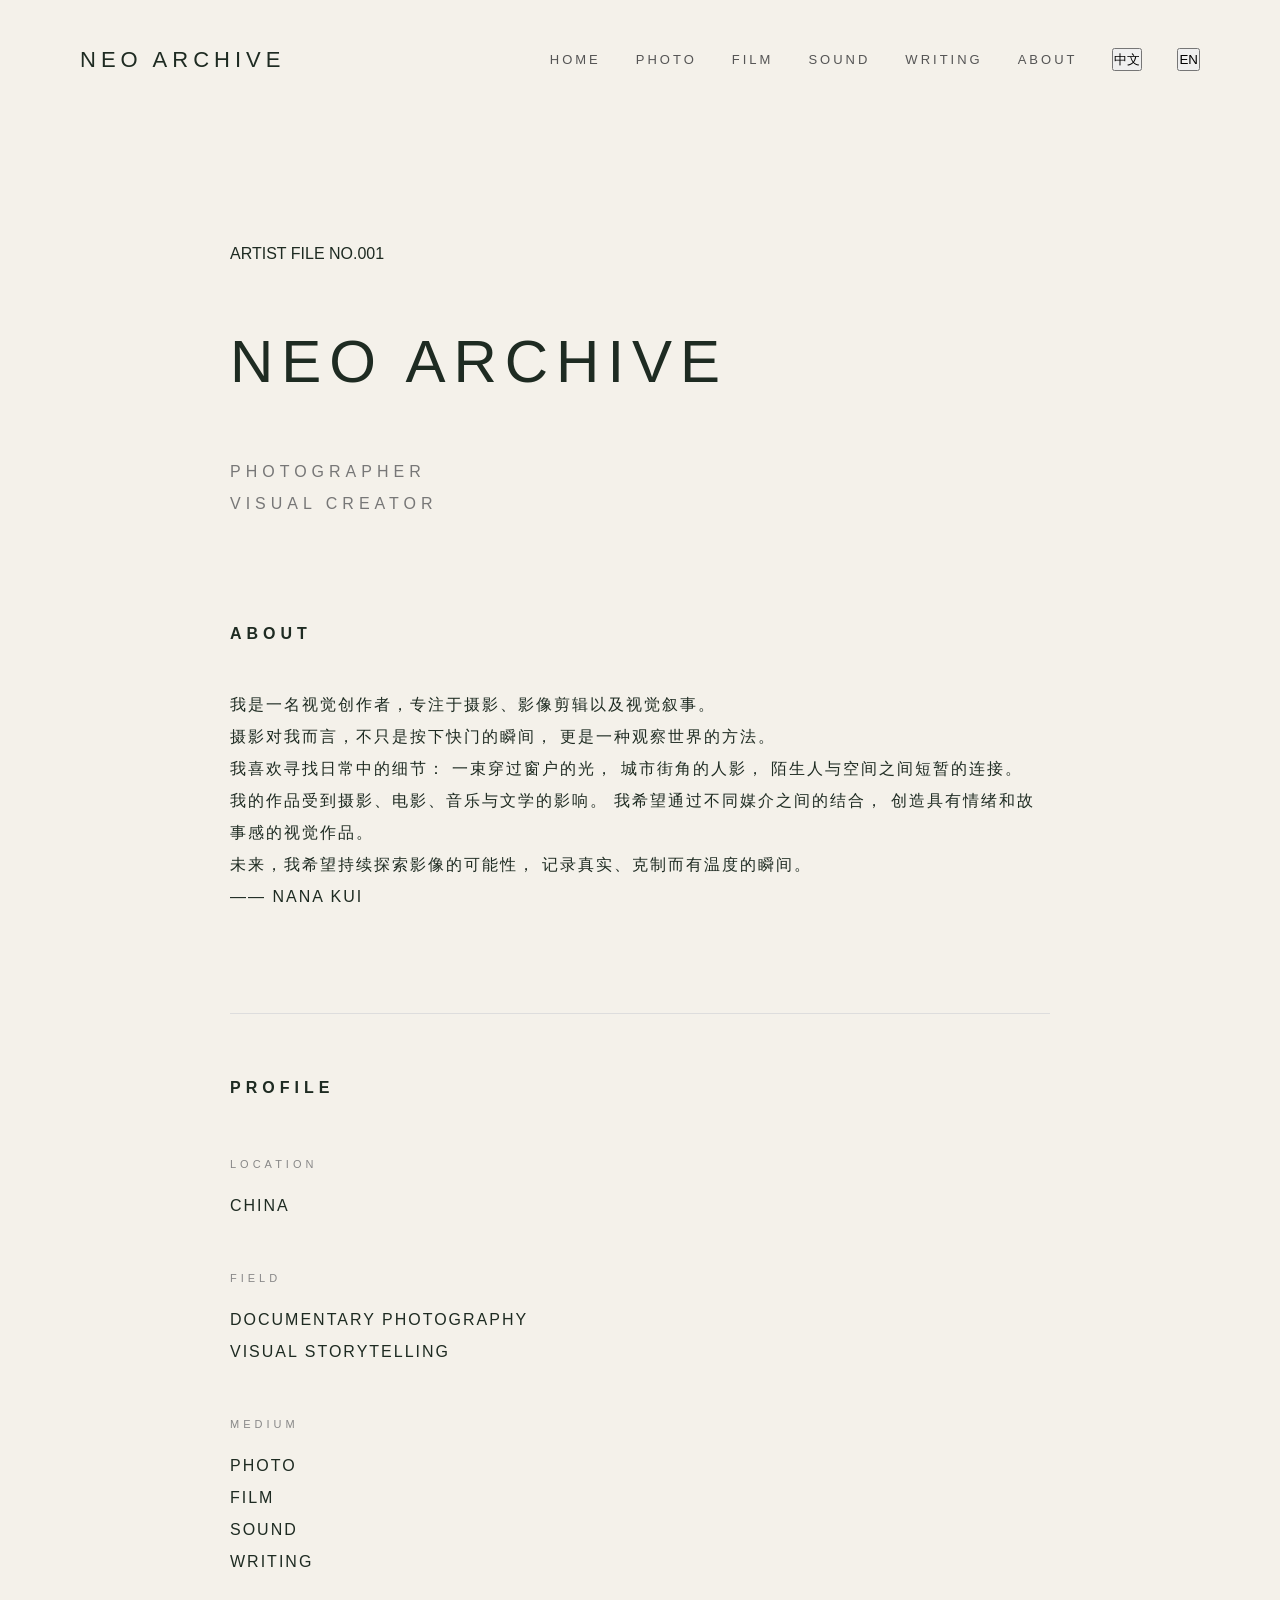
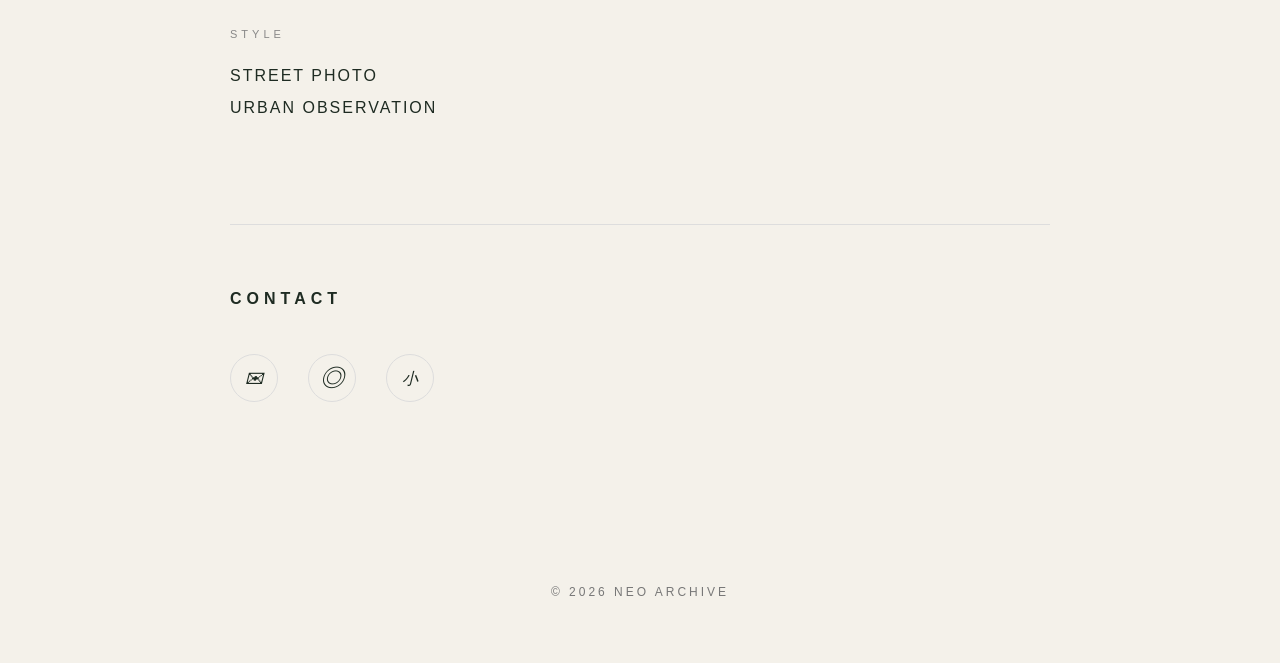
==== commit 35cdf7f4: "Add files via upload" ====
--- a/about.html
+++ b/about.html
@@ -1,26 +1,19 @@
 <!DOCTYPE html>
-
 <html lang="zh-CN">
 
-
 <head>
 
-
 <meta charset="UTF-8">
 
 <meta name="viewport" content="width=device-width, initial-scale=1.0">
 
-
 <title>ABOUT - NEO ARCHIVE</title>
 
-
 <link rel="stylesheet" href="style.css">
 
-
 </head>
 
 
-
 <body>
 
 
@@ -30,277 +23,446 @@
 
 <div class="logo">
 
-
 <a href="index.html">
 
 NEO ARCHIVE
 
 </a>
 
-
-</div>
-
+</div>
 
 
 
 <nav>
 
-
-<a href="index.html">
-
-HOME
+<a href="index.html">HOME</a>
+
+<a href="photo.html">PHOTO</a>
+
+<a href="film.html">FILM</a>
+
+<a href="sound.html">SOUND</a>
+
+<a href="writing.html">WRITING</a>
+
+<a href="about.html">ABOUT</a>
+
+
+<button onclick="changeLanguage('zh')">
+
+中文
+
+</button>
+
+
+<button onclick="changeLanguage('en')">
+
+EN
+
+</button>
+
+
+</nav>
+
+
+</header>
+
+
+
+
+
+
+
+
+<section class="about-page">
+
+
+
+<p class="file-number">
+
+ARTIST FILE NO.001
+
+</p>
+
+
+
+
+<h1>
+
+NEO ARCHIVE
+
+</h1>
+
+
+
+<p class="role">
+
+PHOTOGRAPHER
+
+<br>
+
+VISUAL CREATOR
+
+</p>
+
+
+
+
+
+
+
+
+<div class="about-text">
+
+
+<h2>
+ABOUT
+</h2>
+
+
+
+<p data-zh>
+
+我是一名视觉创作者，专注于摄影、影像剪辑以及视觉叙事。
+
+</p>
+
+
+<p data-en style="display:none;">
+
+I am a visual creator focusing on photography, film editing and visual storytelling.
+
+</p>
+
+
+
+
+<p data-zh>
+
+摄影对我而言，不只是按下快门的瞬间，
+更是一种观察世界的方法。
+
+</p>
+
+
+<p data-en style="display:none;">
+
+For me, photography is not only the moment of pressing the shutter,
+but also a way of observing and understanding the world.
+
+</p>
+
+
+
+
+
+<p data-zh>
+
+我喜欢寻找日常中的细节：
+
+一束穿过窗户的光，
+城市街角的人影，
+陌生人与空间之间短暂的连接。
+
+</p>
+
+
+<p data-en style="display:none;">
+
+I enjoy discovering overlooked details in everyday life:
+
+a beam of light passing through a window,
+a figure standing on a city street,
+and the brief connection between people and spaces.
+
+</p>
+
+
+
+
+
+
+<p data-zh>
+
+我的作品受到摄影、电影、音乐与文学的影响。
+
+我希望通过不同媒介之间的结合，
+创造具有情绪和故事感的视觉作品。
+
+</p>
+
+
+<p data-en style="display:none;">
+
+My work is influenced by photography, cinema, music and literature.
+
+Through the combination of different mediums,
+I hope to create visual works with emotion and narrative.
+
+</p>
+
+
+
+
+
+
+
+<p data-zh>
+
+未来，我希望持续探索影像的可能性，
+记录真实、克制而有温度的瞬间。
+
+</p>
+
+
+<p data-en style="display:none;">
+
+In the future, I hope to continue exploring the possibilities of visual expression,
+capturing authentic, subtle and warm moments.
+
+</p>
+
+
+
+
+
+
+<p class="signature">
+
+—— NANA KUI
+
+</p>
+
+
+
+</div>
+
+
+
+
+
+
+
+
+
+<div class="profile-box">
+
+
+<h2>
+PROFILE
+</h2>
+
+
+
+<div class="profile-item">
+
+<p class="label">
+
+LOCATION
+
+</p>
+
+
+<p data-zh>
+
+CHINA
+
+</p>
+
+
+<p data-en style="display:none;">
+
+CHINA
+
+</p>
+
+
+</div>
+
+
+
+
+
+<div class="profile-item">
+
+<p class="label">
+
+FIELD
+
+</p>
+
+
+<p data-zh>
+
+DOCUMENTARY PHOTOGRAPHY
+
+<br>
+
+VISUAL STORYTELLING
+
+</p>
+
+
+<p data-en style="display:none;">
+
+DOCUMENTARY PHOTOGRAPHY
+
+<br>
+
+VISUAL STORYTELLING
+
+</p>
+
+
+</div>
+
+
+
+
+
+
+
+<div class="profile-item">
+
+<p class="label">
+
+MEDIUM
+
+</p>
+
+
+<p data-zh>
+
+PHOTO
+
+<br>
+
+FILM
+
+<br>
+
+SOUND
+
+<br>
+
+WRITING
+
+</p>
+
+
+<p data-en style="display:none;">
+
+PHOTO
+
+<br>
+
+FILM
+
+<br>
+
+SOUND
+
+<br>
+
+WRITING
+
+</p>
+
+
+</div>
+
+
+
+
+
+
+
+<div class="profile-item">
+
+<p class="label">
+
+STYLE
+
+</p>
+
+
+<p data-zh>
+
+STREET PHOTO
+
+<br>
+
+URBAN OBSERVATION
+
+</p>
+
+
+<p data-en style="display:none;">
+
+STREET PHOTO
+
+<br>
+
+URBAN OBSERVATION
+
+</p>
+
+
+</div>
+
+
+
+</div>
+
+
+
+
+
+
+
+
+
+<section class="contact-section">
+
+
+<h2>
+CONTACT
+</h2>
+
+
+<div class="social-icons">
+
+
+<a href="mailto:zsy2323@qq.com" 
+title="Email">
+
+<i class="icon email"></i>
 
 </a>
 
 
-<a href="photo.html">
-
-PHOTO
+
+
+<a href="https://www.instagram.com/ds14646/"
+target="_blank"
+title="Instagram">
+
+<i class="icon instagram"></i>
 
 </a>
 
 
-<a href="film.html">
-
-FILM
+
+
+<a href="https://www.xiaohongshu.com/user/profile/670105b9000000001d030f6c"
+target="_blank"
+title="Xiaohongshu">
+
+<i class="icon xhs"></i>
 
 </a>
 
 
-<a href="sound.html">
-
-SOUND
-
-</a>
-
-
-<a href="writing.html">
-
-WRITING
-
-</a>
-
-
-<a href="about.html">
-
-ABOUT
-
-</a>
-
-
-
-<button onclick="changeLanguage('zh')">
-
-中文
-
-</button>
-
-
-<button onclick="changeLanguage('en')">
-
-EN
-
-</button>
-
-
-
-</nav>
-
-
-</header>
-
-
-
-
-
-
-<section class="about-page">
-
-
-<p class="archive-code">
-
-
-ARTIST FILE NO.001
-
-
-</p>
-
-
-
-
-<h1>
-
-
-NEO ARCHIVE
-
-
-</h1>
-
-
-
-
-
-<div class="about-content">
-
-
-
-<h2 data-lang="role">
-
-
-PHOTOGRAPHER
-
-
-</h2>
-
-
-
-
-
-<p data-lang="bio">
-
-
-我是一名摄影创作者。<br>
-
-关注城市、空间以及人与环境之间短暂的关系。<br>
-
-通过影像记录日常生活中容易被忽略的瞬间。
-
-
-</p>
-
-
-
-
-
-<div class="creator-info">
-
-
-
-<p>
-
-<strong>
-
-LOCATION
-
-</strong>
-
-
-<br>
-
-
-CHINA
-
-
-</p>
-
-
-
-
-
-<p>
-
-<strong>
-
-FIELD
-
-</strong>
-
-
-<br>
-
-
-DOCUMENTARY
-
-
-</p>
-
-
-
-
-
-<p>
-
-<strong>
-
-STYLE
-
-</strong>
-
-
-<br>
-
-
-STREET PHOTO
-
-
-</p>
-
-
-
-</div>
-
-
-
-
-
-
-
-<div class="contact">
-
-
-
-<h3>
-
-
-CONTACT
-
-
-</h3>
-
-
-
-
-<p>
-
-
-EMAIL
-
-<br>
-
-
-<a href="mailto:your@email.com">
-
-
-your@email.com
-
-
-</a>
-
-
-</p>
-
-
-
-
-
-<p>
-
-
-INSTAGRAM
-
-<br>
-
-
-your_account
-
-
-</p>
-
-
-
-</div>
-
-
 
 </div>
 
@@ -311,6 +473,17 @@
 
 
 
+
+
+</section>
+
+
+
+
+
+
+
+
 <footer>
 
 
@@ -323,10 +496,9 @@
 
 
 
-<script src="language.js"></script>
+<script src="script.js"></script>
 
 
 </body>
 
-
 </html>
--- a/style.css
+++ b/style.css
@@ -349,6 +349,40 @@
 
     color:#777;
 
+}.lightbox{
+
+    position:fixed;
+
+    inset:0;
+
+    background:rgba(0,0,0,.8);
+
+    display:none;
+
+    justify-content:center;
+
+    align-items:center;
+
+    z-index:999;
+
+}
+
+
+
+.lightbox img{
+
+    max-width:90%;
+
+    max-height:90%;
+
+}
+
+
+
+.lightbox.active{
+
+    display:flex;
+
 }
 
 
@@ -768,4 +802,1205 @@
 
 }
 
+}.contact-section{
+
+    margin-top:120px;
+
+    padding-top:50px;
+
+    border-top:1px solid #ddd;
+
+}
+
+
+
+.contact-section h2{
+
+    font-size:18px;
+
+    letter-spacing:5px;
+
+    margin-bottom:50px;
+
+}
+
+
+
+.contact-grid{
+
+    display:flex !important;
+
+    flex-direction:column !important;
+
+    gap:40px !important;
+
+}
+
+
+
+.contact-grid .label{
+
+    font-size:11px;
+
+    letter-spacing:4px;
+
+    color:#888;
+
+    margin-bottom:15px;
+
+}
+
+
+
+.contact-grid a{
+
+    color:#1E2B22;
+
+    letter-spacing:2px;
+
+}
+
+
+
+.contact-grid a:hover{
+
+    opacity:.6;
+
+}@media(max-width:768px){
+
+
+.contact-grid{
+
+    grid-template-columns:1fr;
+
+}
+
+
+}.contact-section{
+
+    margin-top:120px;
+
+    padding-top:60px;
+
+    border-top:1px solid #ddd;
+
+}
+
+
+
+.contact-section h2{
+
+    font-size:18px;
+
+    letter-spacing:6px;
+
+    margin-bottom:50px;
+
+}
+
+
+
+.contact-grid{
+
+    display:grid;
+
+    grid-template-columns:repeat(2,1fr);
+
+    gap:60px;
+
+}
+
+
+
+.contact-grid .label{
+
+    font-size:11px;
+
+    letter-spacing:4px;
+
+    color:#888;
+
+    margin-bottom:15px;
+
+}
+
+
+
+.contact-grid a{
+
+    color:#1E2B22;
+
+    text-decoration:none;
+
+    letter-spacing:2px;
+
+}
+
+
+
+.contact-grid a:hover{
+
+    opacity:.6;
+
+}
+
+
+
+
+@media(max-width:768px){
+
+.contact-grid{
+
+grid-template-columns:1fr;
+
+}
+
+}.about-page{
+
+max-width:900px;
+
+margin:120px auto;
+
+padding:0 40px;
+
+}
+
+
+.about-page h1{
+
+font-size:60px;
+
+letter-spacing:8px;
+
+margin:40px 0;
+
+}
+
+
+
+.role{
+
+letter-spacing:5px;
+
+color:#777;
+
+line-height:2;
+
+}
+
+
+
+.about-text,
+.profile-box,
+.contact-section{
+
+margin-top:100px;
+
+}
+
+
+
+.about-text h2,
+.profile-box h2,
+.contact-section h2{
+
+font-size:16px;
+
+letter-spacing:5px;
+
+margin-bottom:40px;
+
+}
+
+
+
+.about-text p{
+
+line-height:2;
+
+letter-spacing:2px;
+
+}
+
+
+
+.profile-box p{
+
+margin-bottom:35px;
+
+letter-spacing:3px;
+
+}
+
+
+
+.contact-section{
+
+border-top:1px solid #ddd;
+
+padding-top:60px;
+
+}
+
+
+
+.contact-grid{
+
+display:grid;
+
+grid-template-columns:repeat(2,1fr);
+
+gap:50px;
+
+}
+
+
+
+.label{
+
+font-size:11px;
+
+letter-spacing:4px;
+
+color:#888;
+
+}
+
+
+
+.contact-grid a{
+
+color:#1E2B22;
+
+text-decoration:none;
+
+}
+
+
+
+@media(max-width:768px){
+
+
+.about-page{
+
+padding:0 20px;
+
+}
+
+
+
+.about-page h1{
+
+font-size:40px;
+
+}
+
+
+
+.contact-grid{
+
+grid-template-columns:1fr;
+
+}
+
+
+}.social-icons{
+
+display:flex;
+
+gap:35px;
+
+margin-top:40px;
+
+}
+
+
+
+.social-icons a{
+
+width:45px;
+
+height:45px;
+
+border:1px solid #ddd;
+
+border-radius:50%;
+
+display:flex;
+
+align-items:center;
+
+justify-content:center;
+
+font-size:18px;
+
+color:#1E2B22;
+
+text-decoration:none;
+
+transition:.3s;
+
+}
+
+
+
+.social-icons a:hover{
+
+transform:translateY(-5px);
+
+border-color:#1E2B22;
+
+}.social-icons{
+
+display:flex;
+
+gap:30px;
+
+margin-top:40px;
+
+}
+
+
+
+.social-icons a{
+
+width:48px;
+
+height:48px;
+
+border:1px solid #ddd;
+
+border-radius:50%;
+
+display:flex;
+
+justify-content:center;
+
+align-items:center;
+
+transition:.3s;
+
+}
+
+
+
+.social-icons a:hover{
+
+transform:translateY(-5px);
+
+border-color:#222;
+
+}
+
+
+
+/* 邮箱 */
+
+.icon.email::before{
+
+content:"✉";
+
+font-size:18px;
+
+}
+
+
+
+/* Instagram */
+
+.icon.instagram::before{
+
+content:"◎";
+
+font-size:24px;
+
+}
+
+
+
+/* 小红书 */
+
+.icon.xhs::before{
+
+content:"小";
+
+font-size:16px;
+
+letter-spacing:1px;
+
+}.home-page{
+
+max-width:1200px;
+
+margin:auto;
+
+padding:0 40px;
+
+}
+
+
+
+.hero{
+
+min-height:85vh;
+
+display:flex;
+
+flex-direction:column;
+
+justify-content:center;
+
+}
+
+
+
+.archive-number{
+
+font-size:12px;
+
+letter-spacing:5px;
+
+color:#888;
+
+}
+
+
+
+
+.hero h1{
+
+font-size:90px;
+
+line-height:.9;
+
+letter-spacing:12px;
+
+margin:50px 0;
+
+}
+
+
+
+
+.creator{
+
+font-size:16px;
+
+letter-spacing:5px;
+
+line-height:2;
+
+}
+
+
+
+.field{
+
+margin-top:40px;
+
+letter-spacing:4px;
+
+font-size:13px;
+
+}
+
+
+
+
+.enter{
+
+display:inline-block;
+
+margin-top:70px;
+
+border-bottom:1px solid #222;
+
+padding-bottom:10px;
+
+color:#222;
+
+text-decoration:none;
+
+letter-spacing:4px;
+
+}
+
+
+
+
+
+.index-section{
+
+padding:120px 0;
+
+border-top:1px solid #ddd;
+
+}
+
+
+
+.index-section h2{
+
+letter-spacing:6px;
+
+font-size:16px;
+
+}
+
+
+
+
+.index-list{
+
+display:flex;
+
+flex-direction:column;
+
+margin-top:50px;
+
+}
+
+
+
+.index-list a{
+
+padding:30px 0;
+
+border-bottom:1px solid #ddd;
+
+font-size:24px;
+
+letter-spacing:5px;
+
+color:#111;
+
+text-decoration:none;
+
+}
+
+
+
+.index-list span{
+
+font-size:12px;
+
+color:#888;
+
+margin-right:40px;
+
+}
+
+
+
+
+footer{
+
+padding:60px 40px;
+
+letter-spacing:3px;
+
+font-size:12px;
+
+}
+
+
+
+
+@media(max-width:768px){
+
+
+.hero h1{
+
+font-size:55px;
+
+}
+
+
+.home-page{
+
+padding:0 20px;
+
+}
+
+
+}.profile-box{
+
+margin-top:100px;
+
+padding-top:60px;
+
+border-top:1px solid #ddd;
+
+}
+
+
+
+.profile-box h2{
+
+font-size:16px;
+
+letter-spacing:5px;
+
+margin-bottom:50px;
+
+}
+
+
+
+.profile-item{
+
+margin-bottom:45px;
+
+}
+
+
+
+.profile-item .label{
+
+font-size:11px;
+
+letter-spacing:4px;
+
+color:#888;
+
+margin-bottom:15px;
+
+}
+
+
+
+.profile-item p{
+
+line-height:2;
+
+letter-spacing:2px;
+
+}.photo-book{
+
+display:flex;
+
+flex-direction:column;
+
+gap:100px;
+
+margin-top:100px;
+
+}
+
+
+
+.photo-book figure{
+
+margin:0;
+
+}
+
+
+
+.photo-book img{
+
+width:100%;
+
+display:block;
+
+}
+
+
+
+.photo-book figcaption{
+
+margin-top:20px;
+
+font-size:12px;
+
+letter-spacing:4px;
+
+color:#777;
+
+}/* =========================
+   PHOTO ARCHIVE STYLE
+========================= */
+
+
+.photo-page{
+
+max-width:1100px;
+
+margin:auto;
+
+padding:80px 40px;
+
+}
+
+
+
+/* 项目编号 */
+
+.project-number{
+
+font-size:12px;
+
+letter-spacing:5px;
+
+color:#888;
+
+margin-bottom:40px;
+
+}
+
+
+
+/* 标题 */
+
+.photo-page h1{
+
+font-size:60px;
+
+font-weight:400;
+
+letter-spacing:10px;
+
+margin-bottom:60px;
+
+}
+
+
+
+/* 项目信息 */
+
+.project-info{
+
+display:flex;
+
+gap:100px;
+
+padding-bottom:60px;
+
+border-bottom:1px solid #ddd;
+
+font-size:12px;
+
+letter-spacing:3px;
+
+line-height:2;
+
+}
+
+
+
+
+
+/* 描述 */
+
+.description{
+
+max-width:600px;
+
+margin:80px 0;
+
+line-height:2.2;
+
+font-size:15px;
+
+letter-spacing:2px;
+
+}
+
+
+
+
+
+/* 图片区域 */
+
+.photo-book{
+
+display:flex;
+
+flex-direction:column;
+
+gap:100px;
+
+}
+
+
+
+
+
+.photo-book figure{
+
+margin:0;
+
+}
+
+
+
+
+
+.photo-book img{
+
+width:100%;
+
+display:block;
+
+cursor:pointer;
+
+transition:.6s ease;
+
+}
+
+
+
+
+
+.photo-book img:hover{
+
+opacity:.85;
+
+transform:scale(1.01);
+
+}
+
+
+
+
+
+.photo-book figcaption{
+
+margin-top:20px;
+
+font-size:11px;
+
+letter-spacing:5px;
+
+color:#777;
+
+}
+
+
+
+
+
+/* 图片放大 */
+
+.lightbox{
+
+position:fixed;
+
+top:0;
+
+left:0;
+
+width:100%;
+
+height:100%;
+
+background:rgba(0,0,0,.92);
+
+display:none;
+
+justify-content:center;
+
+align-items:center;
+
+z-index:9999;
+
+}
+
+
+
+
+
+.lightbox.active{
+
+display:flex;
+
+}
+
+
+
+
+
+.lightbox img{
+
+max-width:90%;
+
+max-height:90%;
+
+object-fit:contain;
+
+}
+
+
+
+
+
+.close-lightbox{
+
+position:absolute;
+
+top:40px;
+
+right:50px;
+
+color:white;
+
+font-size:40px;
+
+font-weight:200;
+
+cursor:pointer;
+
+}
+
+
+
+
+
+/* 项目信息 */
+
+.camera-info{
+
+margin-top:120px;
+
+padding-top:50px;
+
+border-top:1px solid #ddd;
+
+font-size:13px;
+
+line-height:2;
+
+letter-spacing:2px;
+
+}
+
+
+
+
+
+.camera-info h3{
+
+font-size:14px;
+
+letter-spacing:5px;
+
+margin-bottom:40px;
+
+}
+
+
+
+
+
+/* 档案文字 */
+
+.archive-note{
+
+margin-top:100px;
+
+padding-top:50px;
+
+border-top:1px solid #ddd;
+
+max-width:650px;
+
+line-height:2.2;
+
+letter-spacing:2px;
+
+}
+
+
+
+
+
+/* 手机适配 */
+
+@media(max-width:768px){
+
+
+.photo-page{
+
+padding:50px 20px;
+
+}
+
+
+
+.photo-page h1{
+
+font-size:38px;
+
+letter-spacing:6px;
+
+}
+
+
+
+.project-info{
+
+gap:30px;
+
+flex-wrap:wrap;
+
+}
+
+
+}/* =====================
+ SOUND PAGE
+===================== */
+
+
+.sound-page{
+
+max-width:1100px;
+
+margin:auto;
+
+padding:80px 40px;
+
+}
+
+
+
+
+.sound-page h1{
+
+font-size:60px;
+
+font-weight:400;
+
+letter-spacing:10px;
+
+margin:50px 0;
+
+}
+
+
+
+
+.sound-intro{
+
+max-width:600px;
+
+line-height:2.2;
+
+margin-bottom:100px;
+
+}
+
+
+
+
+.music-section{
+
+margin-bottom:100px;
+
+padding-top:50px;
+
+border-top:1px solid #ddd;
+
+}
+
+
+
+
+.music-section h2{
+
+font-size:14px;
+
+letter-spacing:5px;
+
+margin-bottom:50px;
+
+}
+
+
+
+
+.music-list{
+
+display:flex;
+
+flex-direction:column;
+
+}
+
+
+
+
+.music-item{
+
+padding:25px 0;
+
+border-bottom:1px solid #ddd;
+
+font-size:24px;
+
+letter-spacing:5px;
+
+}
+
+
+
+
+.music-item span{
+
+font-size:12px;
+
+color:#888;
+
+margin-right:40px;
+
+}
+
+
+
+
+.tags{
+
+display:flex;
+
+gap:20px;
+
+flex-wrap:wrap;
+
+}
+
+
+
+
+.tags span{
+
+border:1px solid #ccc;
+
+padding:12px 25px;
+
+font-size:12px;
+
+letter-spacing:3px;
+
+}
+
+
+
+
+@media(max-width:768px){
+
+
+.sound-page{
+
+padding:50px 20px;
+
+}
+
+
+
+.sound-page h1{
+
+font-size:38px;
+
+}
+
+
 }
